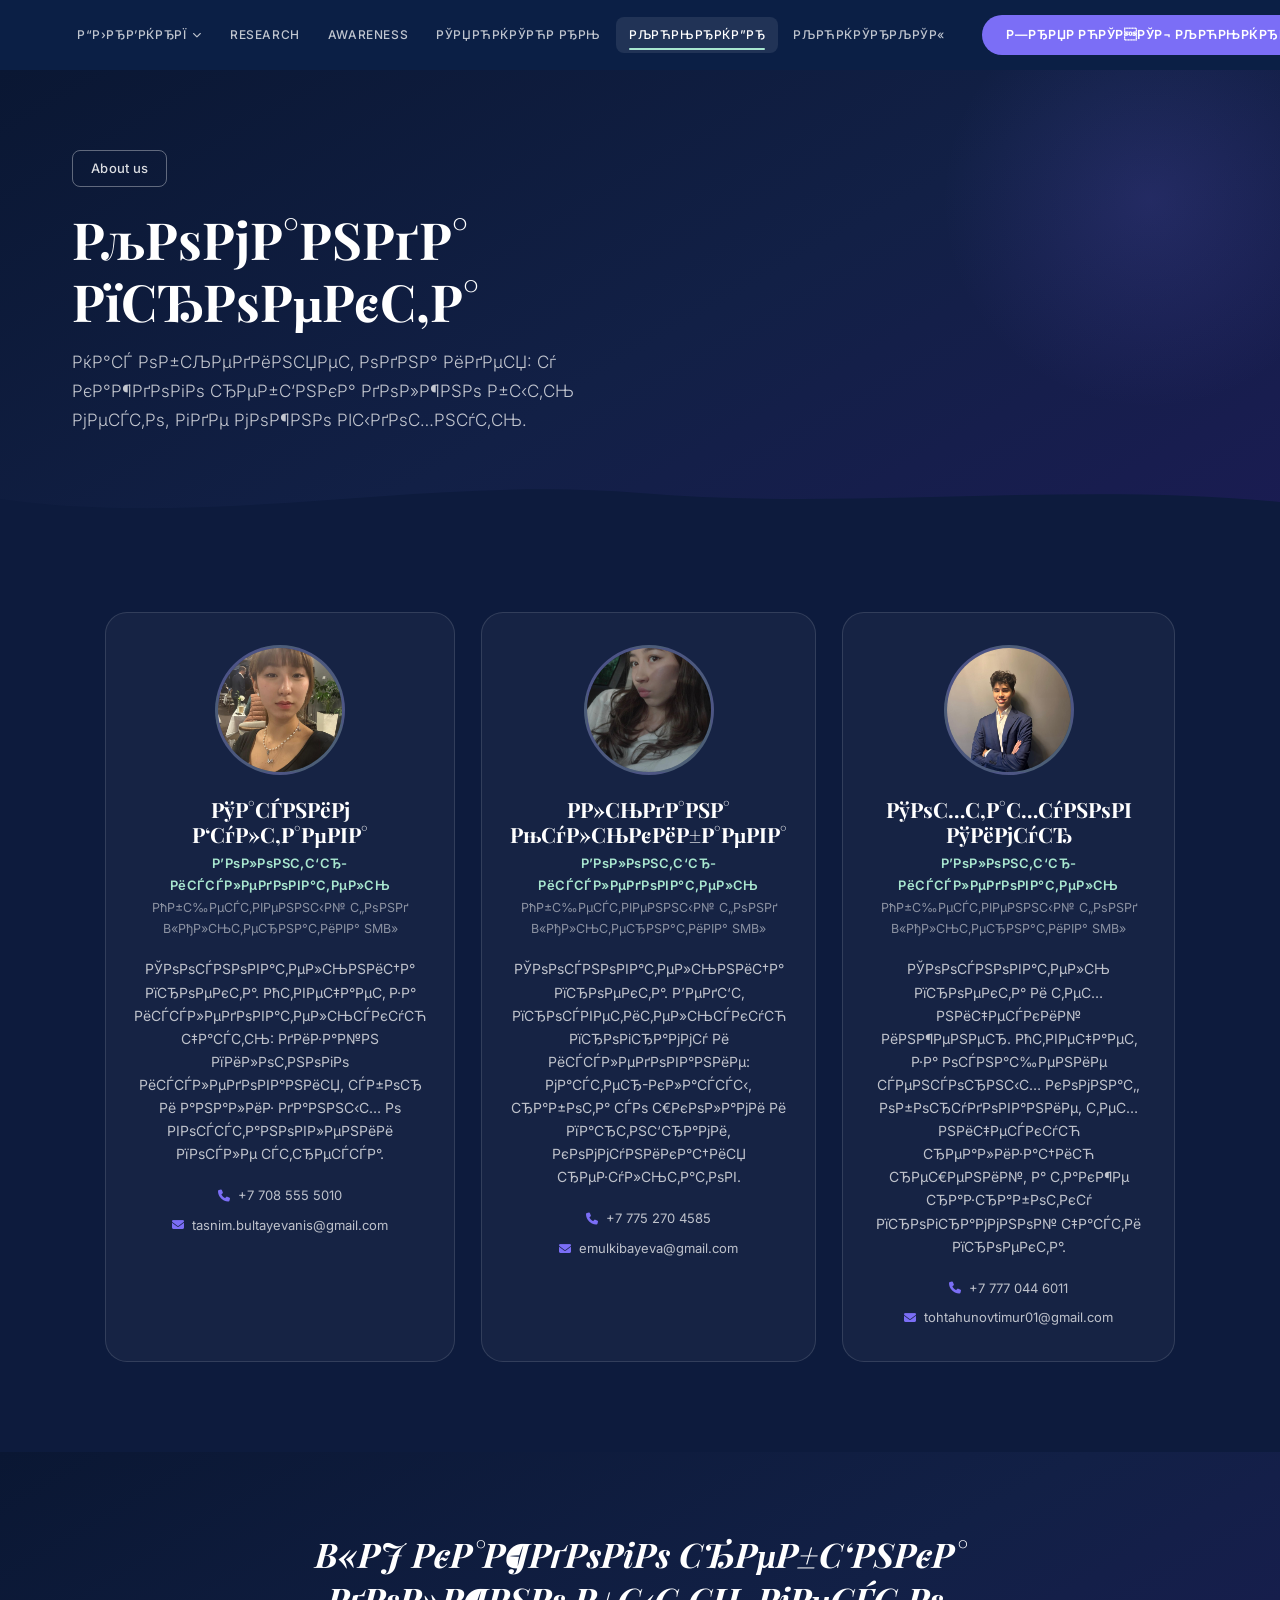
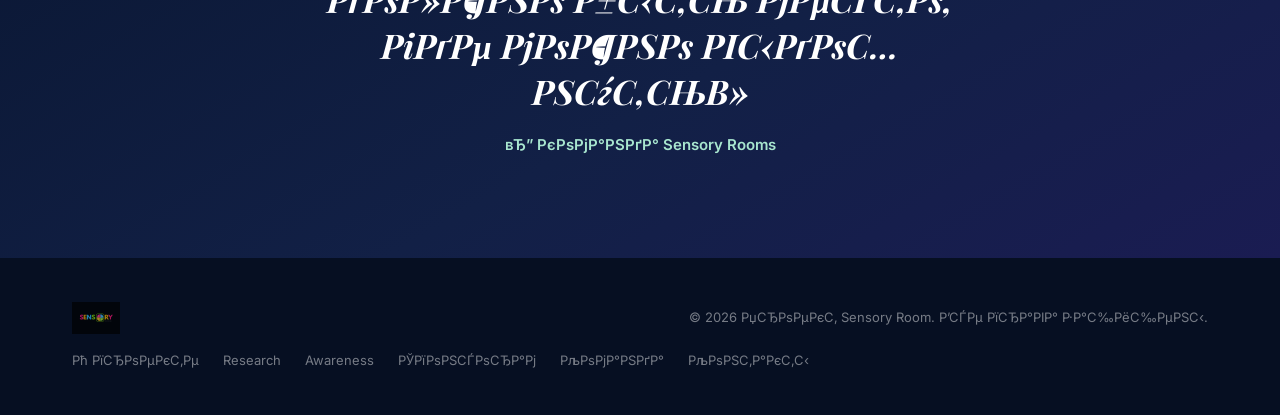
==== about.html @ 57761dff "Move site to repo root and fix broken logo references GitHub Pages served the README at the root URL" ====
<!DOCTYPE html>
<html lang="ru">
<head>
  <meta charset="UTF-8">
  <meta name="viewport" content="width=device-width, initial-scale=1.0">
  <link rel="stylesheet" href="https://cdnjs.cloudflare.com/ajax/libs/font-awesome/6.5.0/css/all.min.css">
  <link rel="stylesheet" href="./style.css">
  <title>РљРѕРјР°РЅРґР° вЂ” Sensory Rooms</title>
</head>
<body>

<header>
  <a href="index.html"><img src="./img/logo.svg.jpg" alt="Sensory Rooms"></a>
  <button class="burger" id="burger"><i class="fa-solid fa-bars"></i></button>
  <nav id="nav">
    <div class="nav-dd">
      <a href="index.html" class="nav-dd-trigger">Р“Р›РђР’РќРђРЇ <i class="fa-solid fa-chevron-down nav-caret"></i></a>
      <div class="nav-dd-menu">
        <a href="index.html#about-project">Рћ РїСЂРѕРµРєС‚Рµ</a>
        <div class="nav-dd-sub">
          <span class="nav-dd-sub-trigger">РЁРєРѕР»С‹ <i class="fa-solid fa-chevron-right"></i></span>
          <div class="nav-dd-sub-menu">
            <a href="index.html#school-34">Р“РёРјРЅР°Р·РёСЏ в„–34</a>
            <a href="index.html#school-65">Р“РёРјРЅР°Р·РёСЏ в„–65</a>
            <a href="index.html#school-191">РЁРєРѕР»Р° в„–191</a>
            <a href="index.html#school-rfmsh">Р Р¤РњРЁ</a>
          </div>
        </div>
      </div>
    </div>
    <a href="research.html">RESEARCH</a>
    <a href="awareness.html">AWARENESS</a>
    <a href="sponsors.html">РЎРџРћРќРЎРћР РђРњ</a>
    <a href="about.html" class="active">РљРћРњРђРќР”Рђ</a>
    <a href="contact.html">РљРћРќРўРђРљРўР«</a>
  </nav>
  <a href="contact.html#request" class="nav-btn" id="request-btn">Р—РђРџР РћРЎРРўР¬ РљРћРњРќРђРўРЈ</a>
</header>

<!-- PAGE HERO -->
<section class="page-hero">
  <span class="awareness-tagline reveal">About us</span>
  <h1 class="reveal reveal-delay-1">РљРѕРјР°РЅРґР° РїСЂРѕРµРєС‚Р°</h1>
  <p class="reveal reveal-delay-2">РќР°СЃ РѕР±СЉРµРґРёРЅСЏРµС‚ РѕРґРЅР° РёРґРµСЏ: Сѓ РєР°Р¶РґРѕРіРѕ СЂРµР±С‘РЅРєР° РґРѕР»Р¶РЅРѕ Р±С‹С‚СЊ РјРµСЃС‚Рѕ, РіРґРµ РјРѕР¶РЅРѕ РІС‹РґРѕС…РЅСѓС‚СЊ.</p>
  <svg class="page-hero-wave" viewBox="0 0 1440 48" preserveAspectRatio="none" aria-hidden="true">
    <path d="M0,24 C240,54 480,0 720,18 C960,36 1200,6 1440,27 L1440,48 L0,48 Z"></path>
  </svg>
</section>

<!-- TEAM -->
<section class="team">
  <div class="container">
    <div class="team-grid">

      <div class="team-card reveal reveal-delay-1">
        <div class="team-photo">
          <img src="./img/tasnim.jpeg" alt="РўР°СЃРЅРёРј Р‘СѓР»С‚Р°РµРІР°" onerror="this.style.display='none'">
          <span class="team-photo-fallback"><i class="fa-solid fa-user"></i></span>
        </div>
        <h4>РўР°СЃРЅРёРј Р‘СѓР»С‚Р°РµРІР°</h4>
        <span class="team-role">Р’РѕР»РѕРЅС‚С‘СЂ-РёСЃСЃР»РµРґРѕРІР°С‚РµР»СЊ</span>
        <span class="team-org">РћР±С‰РµСЃС‚РІРµРЅРЅС‹Р№ С„РѕРЅРґ В«РђР»СЊС‚РµСЂРЅР°С‚РёРІР° SMВ»</span>
        <p>РЎРѕРѕСЃРЅРѕРІР°С‚РµР»СЊРЅРёС†Р° РїСЂРѕРµРєС‚Р°. РћС‚РІРµС‡Р°РµС‚ Р·Р° РёСЃСЃР»РµРґРѕРІР°С‚РµР»СЊСЃРєСѓСЋ С‡Р°СЃС‚СЊ: РґРёР·Р°Р№РЅ РїРёР»РѕС‚РЅРѕРіРѕ РёСЃСЃР»РµРґРѕРІР°РЅРёСЏ, СЃР±РѕСЂ Рё Р°РЅР°Р»РёР· РґР°РЅРЅС‹С… Рѕ РІРѕСЃСЃС‚Р°РЅРѕРІР»РµРЅРёРё РїРѕСЃР»Рµ СЃС‚СЂРµСЃСЃР°.</p>
        <div class="team-contacts">
          <a href="tel:+77085555010"><i class="fa-solid fa-phone"></i> +7 708 555 5010</a>
          <a href="mailto:tasnim.bultayevanis@gmail.com"><i class="fa-solid fa-envelope"></i> tasnim.bultayevanis@gmail.com</a>
        </div>
      </div>

      <div class="team-card reveal reveal-delay-2">
        <div class="team-photo">
          <img src="./img/eldana.jpeg" alt="Р­Р»СЊРґР°РЅР° РњСѓР»СЊРєРёР±Р°РµРІР°" onerror="this.style.display='none'">
          <span class="team-photo-fallback"><i class="fa-solid fa-user"></i></span>
        </div>
        <h4>Р­Р»СЊРґР°РЅР° РњСѓР»СЊРєРёР±Р°РµРІР°</h4>
        <span class="team-role">Р’РѕР»РѕРЅС‚С‘СЂ-РёСЃСЃР»РµРґРѕРІР°С‚РµР»СЊ</span>
        <span class="team-org">РћР±С‰РµСЃС‚РІРµРЅРЅС‹Р№ С„РѕРЅРґ В«РђР»СЊС‚РµСЂРЅР°С‚РёРІР° SMВ»</span>
        <p>РЎРѕРѕСЃРЅРѕРІР°С‚РµР»СЊРЅРёС†Р° РїСЂРѕРµРєС‚Р°. Р’РµРґС‘С‚ РїСЂРѕСЃРІРµС‚РёС‚РµР»СЊСЃРєСѓСЋ РїСЂРѕРіСЂР°РјРјСѓ Рё РёСЃСЃР»РµРґРѕРІР°РЅРёРµ: РјР°СЃС‚РµСЂ-РєР»Р°СЃСЃС‹, СЂР°Р±РѕС‚Р° СЃРѕ С€РєРѕР»Р°РјРё Рё РїР°СЂС‚РЅС‘СЂР°РјРё, РєРѕРјРјСѓРЅРёРєР°С†РёСЏ СЂРµР·СѓР»СЊС‚Р°С‚РѕРІ.</p>
        <div class="team-contacts">
          <a href="tel:+77752704585"><i class="fa-solid fa-phone"></i> +7 775 270 4585</a>
          <a href="mailto:emulkibayeva@gmail.com"><i class="fa-solid fa-envelope"></i> emulkibayeva@gmail.com</a>
        </div>
      </div>

      <div class="team-card reveal reveal-delay-3">
        <div class="team-photo">
          <img src="./img/timur.jpeg" alt="РўРѕС…С‚Р°С…СѓРЅРѕРІ РўРёРјСѓСЂ" onerror="this.style.display='none'">
          <span class="team-photo-fallback"><i class="fa-solid fa-user"></i></span>
        </div>
        <h4>РўРѕС…С‚Р°С…СѓРЅРѕРІ РўРёРјСѓСЂ</h4>
        <span class="team-role">Р’РѕР»РѕРЅС‚С‘СЂ-РёСЃСЃР»РµРґРѕРІР°С‚РµР»СЊ</span>
        <span class="team-org">РћР±С‰РµСЃС‚РІРµРЅРЅС‹Р№ С„РѕРЅРґ В«РђР»СЊС‚РµСЂРЅР°С‚РёРІР° SMВ»</span>
        <p>РЎРѕРѕСЃРЅРѕРІР°С‚РµР»СЊ РїСЂРѕРµРєС‚Р° Рё С‚РµС…РЅРёС‡РµСЃРєРёР№ РёРЅР¶РµРЅРµСЂ. РћС‚РІРµС‡Р°РµС‚ Р·Р° РѕСЃРЅР°С‰РµРЅРёРµ СЃРµРЅСЃРѕСЂРЅС‹С… РєРѕРјРЅР°С‚, РѕР±РѕСЂСѓРґРѕРІР°РЅРёРµ, С‚РµС…РЅРёС‡РµСЃРєСѓСЋ СЂРµР°Р»РёР·Р°С†РёСЋ СЂРµС€РµРЅРёР№, Р° С‚Р°РєР¶Рµ СЂР°Р·СЂР°Р±РѕС‚РєСѓ РїСЂРѕРіСЂР°РјРјРЅРѕР№ С‡Р°СЃС‚Рё РїСЂРѕРµРєС‚Р°.</p>
        <div class="team-contacts">
          <a href="tel:+77770446011"><i class="fa-solid fa-phone"></i> +7 777 044 6011</a>
          <a href="mailto:tohtahunovtimur01@gmail.com"><i class="fa-solid fa-envelope"></i> tohtahunovtimur01@gmail.com</a>
        </div>
      </div>

    </div>
  </div>
</section>

<!-- QUOTE STRIP -->
<section class="team-quote">
  <div class="container reveal">
    <h2>В«РЈ РєР°Р¶РґРѕРіРѕ СЂРµР±С‘РЅРєР° РґРѕР»Р¶РЅРѕ Р±С‹С‚СЊ РјРµСЃС‚Рѕ, РіРґРµ РјРѕР¶РЅРѕ РІС‹РґРѕС…РЅСѓС‚СЊВ»</h2>
    <span>вЂ” РєРѕРјР°РЅРґР° Sensory Rooms</span>
  </div>
</section>

<footer>
  <a href="index.html"><img src="./img/logo.svg.jpg" alt=""></a>
  <span>&copy; 2026 РџСЂРѕРµРєС‚ Sensory Room. Р’СЃРµ РїСЂР°РІР° Р·Р°С‰РёС‰РµРЅС‹.</span>
  <div class="footer-links">
    <a href="index.html#about-project">Рћ РїСЂРѕРµРєС‚Рµ</a>
    <a href="research.html">Research</a>
    <a href="awareness.html">Awareness</a>
    <a href="sponsors.html">РЎРїРѕРЅСЃРѕСЂР°Рј</a>
    <a href="about.html">РљРѕРјР°РЅРґР°</a>
    <a href="contact.html">РљРѕРЅС‚Р°РєС‚С‹</a>
  </div>
</footer>

<button id="backToTop" class="back-to-top" aria-label="РќР°РІРµСЂС…"><i class="fa-solid fa-arrow-up"></i></button>

<script src="./script.js"></script>
</body>
</html>
---- style.css ----
@import url('https://fonts.googleapis.com/css2?family=Playfair+Display:ital,wght@0,400;0,600;0,700;1,400&family=Inter:wght@300;400;500;600&display=swap');

/* ─── TOKENS ─────────────────────────────────────── */
:root {
  --navy:      #0B1F45;
  --navy2:     #13316b;
  --lavender:  #7B6EF6;
  --lavender2: #6557e0;
  --mint:      #A8E6CF;
  --cream:     #F9F7F4;
  --charcoal:  #2D2D3A;
  --gray50:    #F3F4F6; 
  --gray100:   #E5E7EB;
  --gray300:   #D1D5DB;
  --gray400:   #9CA3AF;
  --gray700:   #374151;
  --white:     #FFFFFF;

  /* dark theme surfaces */
  --bg-deep:    #0A1733;
  --bg-1:       #0d1b3d;
  --bg-2:       #11224d;
  --surface:    rgba(255,255,255,.04);
  --surface-2:  rgba(255,255,255,.06);
  --surface-bd: rgba(255,255,255,.12);
  --txt-1:      rgba(255,255,255,.92);
  --txt-2:      rgba(255,255,255,.72);
  --txt-3:      rgba(255,255,255,.5);
  --grad-dark:  linear-gradient(150deg, #0A1733 0%, #122046 55%, #1a1c52 100%);
  --grad-dark-2: linear-gradient(160deg, #0d1b3d 0%, #14132e 100%);

  --radius-sm: 8px;
  --radius-md: 14px;
  --radius-lg: 22px;
  --shadow-sm: 0 1px 4px rgba(0,0,0,.2), 0 2px 12px rgba(0,0,0,.18);
  --shadow-md: 0 4px 24px rgba(0,0,0,.28);
  --shadow-lg: 0 8px 44px rgba(0,0,0,.4);
  --font-display: 'Playfair Display', Georgia, serif;
  --font-body:    'Inter', system-ui, sans-serif;
  --transition: .25s cubic-bezier(.4,0,.2,1);
}

/* ─── RESET ──────────────────────────────────────── */
*, *::before, *::after { box-sizing: border-box; }

html { scroll-behavior: smooth; }

body {
  font-family: var(--font-body);
  margin: 0;
  background: var(--bg-deep);
  color: var(--txt-2);
  line-height: 1.65;
  -webkit-font-smoothing: antialiased;
}

h1, h2, h3, h4 {
  font-family: var(--font-display);
  font-weight: 700;
  line-height: 1.2;
  color: var(--white);
  margin-top: 0;
}

a    { color: inherit; text-decoration: none; }
img  { max-width: 100%; display: block; }
p    { margin-top: 0; }

/* ─── SCROLL ANIMATIONS ──────────────────────────── */
.reveal {
  opacity: 0;
  transform: translateY(28px);
  transition: opacity .65s var(--transition), transform .65s var(--transition);
}
.reveal.visible {
  opacity: 1;
  transform: none;
}
.reveal-left  { transform: translateX(-32px); }
.reveal-right { transform: translateX(32px); }
.reveal-left.visible,
.reveal-right.visible { transform: none; }

.reveal-delay-1 { transition-delay: .1s; }
.reveal-delay-2 { transition-delay: .2s; }
.reveal-delay-3 { transition-delay: .3s; }
.reveal-delay-4 { transition-delay: .4s; }
.reveal-delay-5 { transition-delay: .5s; }

/* ─── HEADER ─────────────────────────────────────── */
header {
  background: var(--navy);
  padding: 0 40px;
  height: 70px;
  display: flex;
  align-items: center;
  justify-content: space-between;
  position: sticky;
  top: 0;
  z-index: 900;
  gap: 24px;
}

header img { height: 100px; }

nav {
  display: flex;
  align-items: center;
  gap: 2px;
}

nav a {
  color: rgba(255,255,255,.74);
  font-size: 12px;
  font-weight: 500;
  letter-spacing: .6px;
  text-transform: uppercase;
  padding: 8px 13px;
  border-radius: var(--radius-sm);
  cursor: pointer;
  transition: color var(--transition), background var(--transition);
  display: flex;
  align-items: center;
  gap: 5px;
  white-space: nowrap;
  position: relative;
}

nav a:hover,
nav a.active {
  color: var(--white);
  background: rgba(255,255,255,.09);
}

nav a.active::after {
  content: '';
  position: absolute;
  left: 13px;
  right: 13px;
  bottom: 3px;
  height: 2px;
  border-radius: 2px;
  background: var(--mint);
}

nav a:focus-visible,
.nav-btn:focus-visible,
.btn:focus-visible {
  outline: 2px solid var(--mint);
  outline-offset: 2px;
}

.nav-btn {
  background: var(--lavender);
  color: var(--white) !important;
  padding: 10px 24px;
  border-radius: 50px;
  font-size: 12.5px;
  font-weight: 600;
  letter-spacing: .5px;
  text-transform: uppercase;
  transition: background var(--transition), transform var(--transition), box-shadow var(--transition);
  white-space: nowrap;
}

.nav-btn:hover {
  background: var(--lavender2);
  transform: translateY(-1px);
  box-shadow: 0 4px 16px rgba(123,110,246,.35);
}

.burger {
  display: none;
  background: none;
  border: none;
  color: white;
  font-size: 22px;
  cursor: pointer;
  padding: 8px;
  border-radius: var(--radius-sm);
  transition: background var(--transition);
}
.burger:hover { background: rgba(255,255,255,.1); }

/* ─── BUTTONS ────────────────────────────────────── */
.btn {
  display: inline-block;
  background: var(--navy);
  color: var(--white);
  padding: 12px 30px;
  border-radius: 50px;
  font-weight: 600;
  font-size: 14px;
  transition: background var(--transition), transform var(--transition), box-shadow var(--transition);
}

.btn:hover {
  background: var(--navy2);
  transform: translateY(-2px);
  box-shadow: 0 6px 20px rgba(11,31,69,.2);
}

.btn-outline {
  background: transparent;
  color: var(--navy);
  border: 2px solid var(--navy);
}

.btn-outline:hover {
  background: var(--navy);
  color: var(--white);
}

.btn-lavender {
  background: var(--lavender);
  color: var(--white);
}
.btn-lavender:hover { background: var(--lavender2); }

/* ─── PAGE HERO (inner pages) ────────────────────── */
.page-hero {
  background: linear-gradient(135deg, var(--navy) 0%, #1e2f6a 100%);
  padding: 80px 72px 70px;
  position: relative;
  overflow: hidden;
}

.page-hero::after {
  content: '';
  position: absolute;
  right: -80px; top: -80px;
  width: 420px; height: 420px;
  border-radius: 50%;
  background: radial-gradient(circle, rgba(123,110,246,.15) 0%, transparent 70%);
  pointer-events: none;
}

.page-hero-wave {
  position: absolute;
  left: 0; right: 0; bottom: -1px;
  width: 100%;
  height: 48px;
  z-index: 1;
  display: block;
}

.page-hero h1 {
  color: var(--white);
  font-size: clamp(30px, 4vw, 52px);
  max-width: 700px;
  margin-bottom: 16px;
  position: relative; z-index: 1;
}

.page-hero p {
  color: rgba(255,255,255,.75);
  font-size: 17px;
  max-width: 580px;
  line-height: 1.7;
  font-weight: 300;
  position: relative; z-index: 1;
}

.awareness-tagline {
  display: inline-block;
  position: relative;
  z-index: 1;
  border: 1.5px solid rgba(255,255,255,.35);
  border-radius: var(--radius-sm);
  padding: 7px 18px;
  font-size: 13px;
  font-weight: 500;
  letter-spacing: .3px;
  color: rgba(255,255,255,.85);
  margin-bottom: 22px;
}

/* ─── INDEX HERO ─────────────────────────────────── */
/* === HERO (с возможностью вставки своей фото) === */
.hero {
  background-image: url('./img/Сенсорная комната_001_03.jpg.jpeg') center/cover no-repeat;
  position: relative;
  min-height: 88vh;
  display: flex;
  align-items: center;
  justify-content: center;
  text-align: center;
  overflow: hidden;
  background-size: cover;
  background-position: center;
  background-repeat: no-repeat;
}

/* Тёмный оверлей (можно убрать или сделать слабее) */
.hero::after {
  content: '';
  position: absolute;
  inset: 0;
  background: linear-gradient(180deg, rgba(11,31,69,.55) 0%, rgba(11,31,69,.35) 45%, rgba(11,31,69,.7) 100%);
  z-index: 1;
}

.hero-container {
  position: relative;
  z-index: 2;
  max-width: 820px;
  padding: 0 40px;
  color: white;
}

.hero-eyebrow {
  display: inline-flex;
  align-items: center;
  gap: 10px;
  font-size: 12px;
  font-weight: 600;
  letter-spacing: 3px;
  text-transform: uppercase;
  color: var(--mint);
  margin-bottom: 18px;
}

.hero-eyebrow::before {
  content: '';
  display: inline-block;
  width: 28px;
  height: 2px;
  background: var(--mint);
  border-radius: 2px;
}

.hero h1 {
  font-size: clamp(32px, 5vw, 56px);
  margin-bottom: 20px;
  line-height: 1.15;
  color: var(--white);
}

.hero p {
  font-size: 17px;
  max-width: 580px;
  margin: 0 auto 36px;
  line-height: 1.7;
  color: rgba(255,255,255,.88);
}

.hero .nav-btn {
  font-size: 14px;
  padding: 14px 36px;
  opacity: 0;
  animation: fadeUp .7s .8s forwards;
}

.hero-wave {
  position: absolute;
  left: 0; right: 0; bottom: -1px;
  width: 100%;
  height: 64px;
  z-index: 2;
  display: block;
}

@keyframes fadeUp {
  from { opacity: 0; transform: translateY(20px); }
  to   { opacity: 1; transform: none; }
}

/* ─── SPONSORS ───────────────────────────────────── */
.sponsor-section {
  padding: 68px 48px;
  background: var(--bg-1);
  text-align: center;
  border-bottom: 1px solid var(--gray100);
}

.sponsor-section h3 {
  font-family: var(--font-body);
  font-size: 11px;
  font-weight: 600;
  letter-spacing: 3px;
  text-transform: uppercase;
  color: var(--gray400);
  margin-bottom: 44px;
}

.carousel { overflow: hidden; width: 100%; max-width: 1100px; margin: 0 auto; }

.carousel-track {
  display: flex;
  width: max-content;
  animation: marquee 28s linear infinite;
  align-items: center;
}

.carousel-logos {
  display: flex;
  gap: 80px;
  padding-right: 80px;
  align-items: center;
}

.carousel img {
  height: 52px;
  object-fit: contain;
  filter: grayscale(1) opacity(.5);
  transition: filter .3s, transform .3s;
}

.carousel img:hover { filter: grayscale(0) opacity(1); transform: scale(1.07); }

@keyframes marquee {
  0%   { transform: translateX(0); }
  100% { transform: translateX(-50%); }
}

/* ─── STORY ──────────────────────────────────────── */
.story {
  display: grid;
  grid-template-columns: 1fr 1fr;
  gap: 80px;
  padding: 100px 72px;
  align-items: center;
  background: var(--grad-dark-2);
}

.story img {
  width: 100%;
  border-radius: var(--radius-lg);
  box-shadow: var(--shadow-md);
}

.story h3  { font-size: 32px; margin-bottom: 18px; }
.story p   { font-size: 16px; line-height: 1.75; color: var(--gray700); margin-bottom: 28px; }

/* ─── IMPACT COUNTERS ────────────────────────────── */
.impact {
  background: linear-gradient(150deg, var(--navy) 0%, #1e2f6a 60%, #2a1f6b 100%);
  padding: 72px 40px;
}

.impact-grid {
  display: grid;
  grid-template-columns: repeat(4, 1fr);
  gap: 32px;
  max-width: 1100px;
  margin: 0 auto;
  text-align: center;
}

.impact-stat {
  border-right: 1px solid rgba(255,255,255,.12);
}

.impact-stat:last-child { border-right: none; }

.impact-number {
  display: block;
  font-family: var(--font-display);
  font-size: clamp(34px, 4.5vw, 48px);
  font-weight: 700;
  color: var(--mint);
  letter-spacing: -.5px;
  line-height: 1;
  margin-bottom: 10px;
}

.impact-stat p {
  color: rgba(255,255,255,.7);
  font-size: 13.5px;
  line-height: 1.5;
  margin: 0;
  max-width: 160px;
  margin-left: auto;
  margin-right: auto;
}

/* ─── JUMBOTRON ──────────────────────────────────── */
.jumbotron {
  background: linear-gradient(135deg, var(--navy) 0%, #162b68 100%);
  padding: 96px 72px;
  position: relative;
  overflow: hidden;
  text-align: center;
}

.jumbotron::before {
  content: '';
  position: absolute;
  right: -100px; top: -100px;
  width: 500px; height: 500px;
  border-radius: 50%;
  background: radial-gradient(circle, rgba(168,230,207,.07) 0%, transparent 70%);
  pointer-events: none;
}

.jumbo-text-container { max-width: 820px; margin: 0 auto; }

.jumbotron h1 {
  color: var(--white);
  font-size: clamp(22px, 3.2vw, 42px);
  font-weight: 700;
  line-height: 1.25;
  margin: 0;
}

/* ─── FACTS ──────────────────────────────────────── */
.facts { background: var(--white); padding: 100px 72px; }
.facts-container { max-width: 1100px; margin: 0 auto; }
.facts-container h2 { font-size: 38px; text-align: center; margin-bottom: 56px; }

.facts-eyebrow {
  display: block;
  text-align: center;
  font-size: 11px;
  font-weight: 600;
  letter-spacing: 3px;
  text-transform: uppercase;
  color: var(--lavender);
  margin-bottom: 14px;
}

.facts-grid {
  display: grid;
  grid-template-columns: repeat(auto-fit, minmax(280px, 1fr));
  gap: 24px;
}

.fact-card {
  background: var(--white);
  border: 1px solid var(--gray100);
  border-top: 3px solid var(--lavender);
  border-radius: var(--radius-md);
  padding: 32px 28px;
  transition: transform var(--transition), box-shadow var(--transition), background var(--transition);
}

.fact-card:hover {
  transform: translateY(-5px);
  box-shadow: var(--shadow-md);
  background: var(--cream);
}

.fact-card h3 { font-size: 38px; color: var(--lavender); margin-bottom: 10px; letter-spacing: -.5px; }
.fact-card p  { font-size: 14.5px; color: var(--gray700); line-height: 1.6; margin: 0; }

.facts-source {
  text-align: center;
  font-size: 12.5px;
  color: var(--gray400);
  margin: 28px 0 0;
}

/* ─── COLLEGES ───────────────────────────────────── */
.colleges { background: var(--cream); padding: 90px 72px; text-align: center; }

.colleges h1 {
  font-size: clamp(20px, 2.6vw, 34px);
  margin-bottom: 56px;
  max-width: 680px;
  margin-left: auto; margin-right: auto;
}

.colleges-container {
  display: flex;
  justify-content: center;
  align-items: center;
  gap: 80px;
  flex-wrap: wrap;
}

.colleges-container img {
  height: 68px;
  object-fit: contain;
  filter: grayscale(1) opacity(.55);
  transition: filter .3s;
}
.colleges-container img:hover { filter: grayscale(0) opacity(1); }

/* ─── PROOF TEASERS (Research / Awareness preview) ── */
.proof-teasers {
  background: var(--grad-dark-2);
  padding: 90px 40px 100px;
}

.proof-grid {
  display: grid;
  grid-template-columns: 1fr 1fr;
  gap: 28px;
  max-width: 1100px;
  margin: 0 auto;
}

.proof-card {
  display: flex;
  flex-direction: column;
  background: var(--white);
  border-radius: var(--radius-lg);
  padding: 40px 36px;
  box-shadow: var(--shadow-sm);
  transition: transform var(--transition), box-shadow var(--transition);
  position: relative;
  overflow: hidden;
}

.proof-card::before {
  content: '';
  position: absolute;
  right: -60px; top: -60px;
  width: 180px; height: 180px;
  border-radius: 50%;
  background: radial-gradient(circle, rgba(123,110,246,.08) 0%, transparent 70%);
  pointer-events: none;
}

.proof-card:hover {
  transform: translateY(-6px);
  box-shadow: var(--shadow-lg);
}

.proof-tag {
  display: inline-block;
  align-self: flex-start;
  font-size: 11px;
  font-weight: 700;
  letter-spacing: 1.5px;
  text-transform: uppercase;
  color: var(--lavender);
  background: rgba(123,110,246,.1);
  padding: 6px 14px;
  border-radius: 50px;
  margin-bottom: 18px;
}

.proof-card h3 {
  font-size: 24px;
  margin-bottom: 14px;
  position: relative; z-index: 1;
}

.proof-card p {
  font-size: 15px;
  color: var(--gray700);
  line-height: 1.7;
  margin-bottom: 24px;
  flex: 1;
  position: relative; z-index: 1;
}

.proof-link {
  display: inline-flex;
  align-items: center;
  gap: 9px;
  font-size: 14px;
  font-weight: 600;
  color: var(--navy);
  transition: gap var(--transition), color var(--transition);
}

.proof-card:hover .proof-link {
  gap: 14px;
  color: var(--lavender2);
}

.proof-link i { font-size: 12px; }

/* ─── HOW IT WORKS ───────────────────────────────── */
.how-it-works { background: var(--navy); padding: 100px 72px; }

.timeline h2 { color: var(--white); font-size: 38px; margin-bottom: 52px; }

.timeline ul {
  list-style: none;
  padding: 0; margin: 0;
  counter-reset: step;
  display: flex;
  flex-direction: column;
}

.timeline li {
  position: relative;
  padding: 0 0 36px 64px;
  font-size: 15.5px;
  line-height: 1.65;
  color: rgba(255,255,255,.76);
  border-left: 2px solid rgba(123,110,246,.28);
  counter-increment: step;
}

.timeline li:last-child { padding-bottom: 0; border-left-color: transparent; }

.timeline li::before {
  content: counter(step);
  position: absolute;
  left: -18px; top: 0;
  width: 34px; height: 34px;
  background: var(--lavender);
  color: white;
  border-radius: 50%;
  display: flex;
  align-items: center;
  justify-content: center;
  font-family: var(--font-body);
  font-size: 13px;
  font-weight: 600;
}

.timeline li strong { color: var(--mint); font-weight: 600; }

.cta-row { margin-top: 52px; text-align: center; }

.cta-row .btn-outline {
  color: var(--white);
  border-color: rgba(255,255,255,.3);
  padding: 14px 40px;
  font-size: 14px;
}

.cta-row .btn-outline:hover {
  background: var(--lavender);
  border-color: var(--lavender);
  color: var(--white);
}

/* ─── WHY THIS SCALES ────────────────────────────── */
.scales-section {
  background: var(--white);
  padding: 100px 40px;
}

.scales-grid {
  display: grid;
  grid-template-columns: 0.85fr 1.15fr;
  gap: 56px;
  max-width: 1100px;
  margin: 0 auto;
  align-items: start;
}

.scales-heading {
  position: sticky;
  top: 110px;
}

.scales-heading h2 {
  font-size: 34px;
  line-height: 1.25;
}

.scales-list {
  display: flex;
  flex-direction: column;
  gap: 26px;
}

.scales-item {
  display: flex;
  gap: 20px;
  padding-bottom: 26px;
  border-bottom: 1px solid var(--gray100);
}

.scales-item:last-child {
  border-bottom: none;
  padding-bottom: 0;
}

.scales-item i {
  flex-shrink: 0;
  width: 44px;
  height: 44px;
  display: flex;
  align-items: center;
  justify-content: center;
  border-radius: 50%;
  background: rgba(123,110,246,.1);
  color: var(--lavender);
  font-size: 17px;
}

.scales-item h4 {
  font-size: 16.5px;
  margin-bottom: 6px;
  color: var(--navy);
}

.scales-item p {
  font-size: 14px;
  color: var(--gray700);
  line-height: 1.6;
  margin: 0;
}

/* ─── DONATE ─────────────────────────────────────── */
.donate { padding: 100px 72px; background: var(--grad-dark-2); text-align: center; }

.donation-container { max-width: 680px; margin: 0 auto; }
.donation-container h2 { font-size: 38px; margin-bottom: 36px; }

.goal-progress {
  background: var(--white);
  border-radius: var(--radius-md);
  padding: 24px 26px;
  margin-bottom: 28px;
  box-shadow: var(--shadow-sm);
  text-align: left;
}

.goal-progress-top {
  display: flex;
  justify-content: space-between;
  align-items: baseline;
  gap: 12px;
  margin-bottom: 14px;
  flex-wrap: wrap;
}

.goal-progress-label {
  font-size: 13.5px;
  font-weight: 600;
  color: var(--navy);
}

.goal-progress-amount {
  font-size: 13.5px;
  color: var(--gray700);
  font-weight: 500;
}

.goal-progress-bar {
  width: 100%;
  height: 10px;
  background: var(--gray100);
  border-radius: 50px;
  overflow: hidden;
}

.goal-progress-fill {
  height: 100%;
  border-radius: 50px;
  background: linear-gradient(90deg, var(--lavender) 0%, var(--mint) 100%);
  transition: width 1.2s cubic-bezier(.4,0,.2,1);
}

.goal-progress-note {
  display: block;
  margin-top: 12px;
  font-size: 13px;
  color: var(--gray400);
}

.donation-table {
  width: 100%;
  border-collapse: separate;
  border-spacing: 0;
  border-radius: var(--radius-md);
  overflow: hidden;
  box-shadow: var(--shadow-sm);
  margin-bottom: 28px;
  background: var(--white);
  text-align: left;
}

.donation-table thead th {
  background: var(--navy);
  color: var(--white);
  padding: 16px 22px;
  font-family: var(--font-body);
  font-size: 12px;
  font-weight: 600;
  letter-spacing: .8px;
  text-transform: uppercase;
}

.donation-table tbody td {
  padding: 16px 22px;
  font-size: 15px;
  color: var(--charcoal);
  border-bottom: 1px solid var(--gray100);
}

.donation-table tbody tr:last-child td { border-bottom: none; }

.donation-table .bank-name {
  font-weight: 700;
  font-family: var(--font-display);
  font-size: 16px;
  color: var(--navy);
  background: rgba(123,110,246,.05);
}

.note {
  background: rgba(168,230,207,.2);
  border: 1px solid rgba(168,230,207,.55);
  border-radius: var(--radius-md);
  padding: 20px 26px;
  text-align: left;
}

.note p { margin: 0 0 6px; font-size: 14px; color: var(--charcoal); line-height: 1.6; }
.note p:last-child { margin-bottom: 0; }

/* ─── ABOUT PAGE ─────────────────────────────────── */
.about-intro {
  padding: 80px 72px;
  background: var(--white);
  max-width: 1100px;
  margin: 0 auto;
}

.about-intro p { font-size: 17px; line-height: 1.8; color: var(--gray700); margin-bottom: 20px; }

.about-intro p strong { color: var(--navy); }

.photo-gallery {
  display: grid;
  grid-template-columns: repeat(3, 1fr);
  gap: 16px;
  padding: 0 72px 80px;
}

.photo-gallery img {
  width: 100%;
  aspect-ratio: 4/3;
  object-fit: cover;
  border-radius: var(--radius-md);
  transition: transform var(--transition), box-shadow var(--transition);
}

.photo-gallery img:hover { transform: scale(1.03); box-shadow: var(--shadow-md); }

.goals-section {
  background: var(--cream);
  padding: 80px 72px;
}

.goals-section h2 { font-size: 36px; margin-bottom: 16px; }
.goals-section p  { font-size: 16px; color: var(--gray700); max-width: 700px; }

.equipment-section { padding: 80px 72px; background: var(--white); }
.equipment-section h2 { font-size: 36px; margin-bottom: 56px; text-align: center; }

.equipment-grid {
  display: grid;
  grid-template-columns: repeat(auto-fit, minmax(300px, 1fr));
  gap: 32px;
  max-width: 1100px;
  margin: 0 auto;
}

.equipment-card {
  background: var(--white);
  border: 1px solid var(--gray100);
  border-radius: var(--radius-lg);
  overflow: hidden;
  transition: transform var(--transition), box-shadow var(--transition);
}

.equipment-card:hover { transform: translateY(-6px); box-shadow: var(--shadow-lg); }

.equipment-card img {
  width: 100%;
  aspect-ratio: 16/10;
  object-fit: cover;
}

.equipment-card-body { padding: 24px 26px 28px; }
.equipment-card-body h4 { font-size: 18px; margin-bottom: 10px; color: var(--navy); }
.equipment-card-body p  { font-size: 14.5px; color: var(--gray700); line-height: 1.65; margin: 0; }

.design-section { padding: 80px 72px; background: var(--cream); }
.design-section h2 { font-size: 36px; margin-bottom: 48px; text-align: center; }

.design-grid {
  display: grid;
  grid-template-columns: repeat(4, 1fr);
  gap: 14px;
  max-width: 1100px;
  margin: 0 auto;
}

.design-grid img {
  width: 100%;
  aspect-ratio: 3/4;
  object-fit: cover;
  border-radius: var(--radius-md);
  transition: transform var(--transition);
}
.design-grid img:hover { transform: scale(1.04); }

/* ─── INSTRUCTIONS PAGE ──────────────────────────── */
.instructions-section { padding: 80px 72px; background: var(--white); }

.instructions-grid {
  display: grid;
  grid-template-columns: repeat(auto-fit, minmax(300px, 1fr));
  gap: 32px;
  max-width: 1100px;
  margin: 0 auto;
}

.instruction-card {
  background: var(--white);
  border: 1px solid var(--gray100);
  border-left: 4px solid var(--lavender);
  border-radius: 0 var(--radius-md) var(--radius-md) 0;
  padding: 30px 28px;
  transition: transform var(--transition), box-shadow var(--transition), background var(--transition);
}

.instruction-card:hover { transform: translateX(4px); box-shadow: var(--shadow-md); background: var(--cream); }

.instruction-card .icon {
  width: 46px;
  height: 46px;
  display: flex;
  align-items: center;
  justify-content: center;
  font-size: 18px;
  color: var(--lavender);
  background: rgba(123,110,246,.1);
  border-radius: 50%;
  margin-bottom: 18px;
}

.instruction-card h4 { font-size: 18px; margin-bottom: 12px; color: var(--navy); }
.instruction-card p  { font-size: 14.5px; color: var(--gray700); line-height: 1.65; margin: 0; }

/* ─── CONTACT PAGE ───────────────────────────────── */
.contact-section {
  padding: 80px 72px;
  background: var(--white);
  display: grid;
  grid-template-columns: 1fr 1fr;
  gap: 80px;
  max-width: 1100px;
  margin: 0 auto;
  align-items: start;
}

.contact-info h2 { font-size: 36px; margin-bottom: 20px; }
.contact-info p  { font-size: 16px; color: var(--gray700); line-height: 1.7; margin-bottom: 32px; }

.contact-detail {
  display: flex;
  align-items: center;
  gap: 16px;
  margin-bottom: 16px;
  padding: 18px 20px;
  background: var(--gray50);
  border-radius: var(--radius-md);
  transition: background var(--transition), transform var(--transition);
}

.contact-detail:hover {
  background: var(--cream);
  transform: translateX(3px);
}

.contact-detail .icon {
  width: 40px;
  height: 40px;
  display: flex;
  align-items: center;
  justify-content: center;
  flex-shrink: 0;
  font-size: 16px;
  color: var(--navy);
  background: var(--white);
  border-radius: 50%;
  box-shadow: var(--shadow-sm);
}

.contact-detail div p { margin: 0; font-size: 14px; }
.contact-detail div strong { font-size: 15px; color: var(--navy); display: block; margin-bottom: 3px; }

.contact-form { background: var(--cream); border-radius: var(--radius-lg); padding: 40px; }

.form-group { margin-bottom: 22px; }

.form-group label {
  display: block;
  font-size: 13px;
  font-weight: 600;
  letter-spacing: .4px;
  color: var(--charcoal);
  margin-bottom: 8px;
}

.form-group input,
.form-group textarea,
.form-group select {
  width: 100%;
  padding: 12px 16px;
  border: 1.5px solid var(--gray300);
  border-radius: var(--radius-sm);
  font-family: var(--font-body);
  font-size: 15px;
  color: var(--charcoal);
  background: var(--white);
  transition: border-color var(--transition), box-shadow var(--transition);
  outline: none;
}

.form-group input:focus,
.form-group textarea:focus,
.form-group select:focus {
  border-color: var(--lavender);
  box-shadow: 0 0 0 3px rgba(123,110,246,.12);
}

.form-group textarea { resize: vertical; min-height: 130px; }

.form-checkbox {
  display: flex;
  align-items: flex-start;
  gap: 10px;
  margin-bottom: 24px;
}

.form-checkbox input[type="checkbox"] {
  width: 18px; height: 18px;
  margin-top: 2px;
  accent-color: var(--lavender);
  flex-shrink: 0;
}

.form-checkbox label { font-size: 14px; color: var(--gray700); line-height: 1.5; }

.form-submit { width: 100%; padding: 14px; font-size: 15px; cursor: pointer; border: none; }

.form-success {
  display: none;
  text-align: center;
  padding: 32px 0;
}

.form-success .check { font-size: 52px; margin-bottom: 16px; }
.form-success h3 { color: rgba(255, 255, 255, 0.85); margin-bottom: 8px; }
.form-success p  {color: rgba(70, 84, 102, 0.85); font-size: 15px; }

/* ─── BACK TO TOP ────────────────────────────────── */
.back-to-top {
  position: fixed;
  right: 24px;
  bottom: 24px;
  width: 46px;
  height: 46px;
  border-radius: 50%;
  background: var(--navy);
  color: var(--white);
  border: none;
  font-size: 16px;
  cursor: pointer;
  display: flex;
  align-items: center;
  justify-content: center;
  box-shadow: var(--shadow-lg);
  opacity: 0;
  visibility: hidden;
  transform: translateY(12px);
  transition: opacity var(--transition), transform var(--transition), background var(--transition), visibility var(--transition);
  z-index: 600;
}

.back-to-top.show {
  opacity: 1;
  visibility: visible;
  transform: none;
}

.back-to-top:hover { background: var(--lavender); }

/* ─── FOOTER ─────────────────────────────────────── */
footer {
  background: #060f22;
  color: rgba(255,255,255,.45);
  padding: 44px 72px;
  display: flex;
  align-items: center;
  justify-content: space-between;
  flex-wrap: wrap;
  gap: 16px;
  font-size: 13px;
}

footer img { height: 32px; opacity: .65; }

.footer-links { display: flex; gap: 24px; flex-wrap: wrap; }
.footer-links a { color: rgba(255,255,255,.45); font-size: 13px; transition: color var(--transition); }
.footer-links a:hover { color: rgba(255,255,255,.85); }

/* ─── RESPONSIVE ─────────────────────────────────── */
@media (max-width: 960px) {
  header { padding: 0 24px; }
  nav { display: none; }
  nav.show {
    display: flex;
    flex-direction: column;
    align-items: stretch;
    position: absolute;
    top: 70px; left: 0; right: 0;
    background: var(--navy);
    padding: 10px 20px 20px;
    gap: 2px;
    z-index: 400;
    box-shadow: var(--shadow-lg);
  }
  nav.show a {
    width: 100%;
    padding: 13px 14px;
    font-size: 13px;
  }
  nav.show a.active::after { display: none; }
  nav.show a.active { border-left: 2px solid var(--mint); padding-left: 12px; }
  .burger { display: block; }
  #request-btn { display: none; }

  .hero-container { padding: 0 28px; }
  .page-hero { padding: 60px 28px 52px; }
  .story { grid-template-columns: 1fr; gap: 36px; padding: 64px 28px; }
  .impact { padding: 48px 28px; }
  .impact-grid { grid-template-columns: 1fr 1fr; gap: 28px 16px; }
  .impact-stat { border-right: none; }
  .impact-stat:nth-child(odd) { border-right: 1px solid rgba(255,255,255,.12); }
  .jumbotron { padding: 72px 28px; }
  .facts { padding: 72px 28px; }
  .proof-teasers { padding: 60px 28px 70px; }
  .proof-grid { grid-template-columns: 1fr; }
  .colleges { padding: 72px 28px; }
  .how-it-works { padding: 72px 28px; }
  .scales-section { padding: 60px 28px; }
  .scales-grid { grid-template-columns: 1fr; gap: 28px; }
  .scales-heading { position: static; }
  .donate { padding: 72px 28px; }
  .about-intro { padding: 60px 28px; }
  .photo-gallery { grid-template-columns: 1fr 1fr; padding: 0 28px 60px; }
  .goals-section { padding: 60px 28px; }
  .equipment-section { padding: 60px 28px; }
  .design-section { padding: 60px 28px; }
  .design-grid { grid-template-columns: repeat(2, 1fr); }
  .instructions-section { padding: 60px 28px; }
  .contact-section { grid-template-columns: 1fr; gap: 40px; padding: 60px 28px; }
  footer { padding: 36px 28px; justify-content: center; text-align: center; }
  .colleges-container { gap: 44px; }
}

@media (max-width: 580px) {
  .photo-gallery { grid-template-columns: 1fr; }
  .design-grid { grid-template-columns: repeat(2, 1fr); }
  .facts-grid { grid-template-columns: 1fr; }
}
/* === ЦЕНТРИРОВАНИЕ ВСЕГО САЙТА === */
.container {
  max-width: 1200px;
  margin: 0 auto;
  padding: 0 40px;
}

/* Центрируем основные секции */
.sponsor-section,
.story,
.about-project-section,
.jumbotron,
.facts,
.how-it-works,
.donate {
  padding-left: 40px;
  padding-right: 40px;
}

.sponsor-section .carousel,
.story > div,
.about-project-section .container,
.facts-container,
.timeline,
.donation-container {
  max-width: 1100px;
  margin-left: auto;
  margin-right: auto;
}

/* Hero тоже центрируем */
.hero-container {
  max-width: 820px;
  margin: 0 auto;
  padding: 0 20px;
}

/* Jumbotron */
.jumbo-text-container {
  max-width: 820px;
  margin: 0 auto;
}

/* Facts */
.facts-container {
  max-width: 1100px;
  margin: 0 auto;
}

/* About Project секция */
.about-project-section {
  padding: 80px 40px;
  background: var(--white);
}

.about-project-section .section-title {
  text-align: center;
  font-size: 38px;
  margin-bottom: 40px;
}

.about-text {
  max-width: 800px;
  margin: 0 auto 60px;
  text-align: center;
}

.about-text p {
  font-size: 17px;
  line-height: 1.8;
  color: var(--gray700);
  margin-bottom: 20px;
}

/* Галерея комнат */
.rooms-gallery {
  margin-bottom: 80px;
}

.rooms-gallery h3 {
  text-align: center;
  margin-bottom: 30px;
  font-size: 24px;
}

.gallery-grid {
  display: grid;
  grid-template-columns: repeat(auto-fit, minmax(260px, 1fr));
  gap: 16px;
  max-width: 1100px;
  margin: 0 auto;
}

.gallery-grid img {
  width: 100%;
  aspect-ratio: 4/3;
  object-fit: cover;
  border-radius: 14px;
  box-shadow: var(--shadow-md);
  transition: transform 0.3s;
}

.gallery-grid img:hover {
  transform: scale(1.03);
}

/* Блок с университетами */
.universities-block {
  max-width: 1100px;
  margin: 0 auto;
}

.universities-block h3 {
  text-align: center;
  margin-bottom: 40px;
  font-size: 24px;
}

.uni-item {
  display: grid;
  grid-template-columns: 1fr 2fr;
  gap: 40px;
  align-items: center;
  margin-bottom: 60px;
  background: var(--cream);
  padding: 40px;
  border-radius: 20px;
}

.uni-logo img {
  max-height: 90px;
  width: auto;
}

.uni-photo img {
  width: 100%;
  border-radius: 14px;
  box-shadow: var(--shadow-md);
}

.uni-photo p {
  margin-top: 16px;
  font-size: 15px;
  color: var(--gray700);
  line-height: 1.6;
}

/* Адаптив */
@media (max-width: 900px) {
  .uni-item {
    grid-template-columns: 1fr;
    text-align: center;
  }
  
  .uni-logo {
    margin-bottom: 20px;
  }
}
/* === Галерея сенсорных комнат с названиями школ === */
.gallery-grid {
  display: grid;
  grid-template-columns: repeat(auto-fit, minmax(260px, 1fr));
  gap: 20px;
  max-width: 1100px;
  margin: 0 auto;
}

.gallery-item {
  position: relative;
  overflow: hidden;
  border-radius: 14px;
  box-shadow: var(--shadow-md);
}

.gallery-item img {
  width: 100%;
  aspect-ratio: 4/3;
  object-fit: cover;
  display: block;
  transition: transform 0.4s ease;
}

.gallery-item:hover img {
  transform: scale(1.05);
}

.school-name {
  position: absolute;
  bottom: 0;
  left: 0;
  right: 0;
  background: linear-gradient(transparent, rgba(11, 31, 69, 0.85));
  color: white;
  padding: 16px 14px 12px;
  font-size: 14.5px;
  font-weight: 600;
  margin: 0;
  text-align: center;
  line-height: 1.3;
}
/* === Увеличенные логотипы университетов === */
.uni-item {
  display: grid;
  grid-template-columns: 220px 1fr;   /* ← увеличил ширину под лого */
  gap: 40px;
  align-items: center;
  margin-bottom: 60px;
  background: var(--cream);
  padding: 40px;
  border-radius: 20px;
}

.uni-logo img {
  max-height: 110px;           /* ← было 90px, теперь 110px */
  width: auto;
  object-fit: contain;
}

/* ════════════════════════════════════════════════
   RESEARCH PAGE
   ════════════════════════════════════════════════ */

.research-intro {
  padding: 90px 40px 70px;
  background: var(--grad-dark);
}

.research-intro-frame {
  max-width: 980px;
  margin: 0 auto;
  border: 1.5px solid var(--gray300);
  border-radius: var(--radius-lg);
  padding: 36px;
  background: var(--grad-dark);
}

.research-intro-text {
  font-size: 19px;
  line-height: 1.8;
  color: var(--navy);
  font-weight: 500;
  margin: 0 0 26px;
}

.research-intro-photo img {
  width: 100%;
  aspect-ratio: 16/8;
  object-fit: cover;
  border-radius: var(--radius-md);
  box-shadow: var(--shadow-md);
}

.research-methodology {
  padding: 10px 40px 70px;
  background: var(--grad-dark);
}

.methodology-frame {
  max-width: 980px;
  margin: 0 auto;
  border-radius: var(--radius-lg);
  padding: 40px 44px;
  background: linear-gradient(135deg, var(--navy) 0%, #1e2f6a 100%);
  position: relative;
  overflow: hidden;
}

.methodology-frame::after {
  content: '';
  position: absolute;
  right: -60px; bottom: -60px;
  width: 240px; height: 240px;
  border-radius: 50%;
  background: radial-gradient(circle, rgba(168,230,207,.12) 0%, transparent 70%);
  pointer-events: none;
}

.methodology-frame h4 {
  color: var(--white);
  font-size: 22px;
  margin-bottom: 16px;
  position: relative; z-index: 1;
}

.methodology-intro {
  color: rgba(255,255,255,.8);
  font-size: 15px;
  margin-bottom: 16px;
  position: relative; z-index: 1;
}

.methodology-groups {
  list-style: none;
  margin: 0 0 22px;
  padding: 0;
  display: flex;
  gap: 14px;
  flex-wrap: wrap;
  position: relative; z-index: 1;
}

.methodology-groups li {
  display: flex;
  align-items: center;
  gap: 10px;
  background: rgba(255,255,255,.08);
  border: 1px solid rgba(255,255,255,.18);
  border-radius: 50px;
  padding: 10px 20px;
  color: var(--white);
  font-size: 14px;
  font-weight: 600;
}

.methodology-groups li i { color: var(--mint); font-size: 14px; }

.methodology-note {
  color: rgba(255,255,255,.72);
  font-size: 14.5px;
  line-height: 1.65;
  margin: 0;
  position: relative; z-index: 1;
}

.research-grid-section {
  padding: 70px 40px 90px;
  background: var(--cream);
}

.research-2x2 {
  display: grid;
  grid-template-columns: 1fr 1fr;
  gap: 20px;
  max-width: 900px;
  margin: 0 auto;
}

.research-cell {
  position: relative;
  border-radius: var(--radius-md);
  overflow: hidden;
  background: var(--white);
  box-shadow: var(--shadow-sm);
  min-height: 240px;
}

.research-cell-photo {
  display: flex;
  flex-direction: column;
}

.research-cell-photo img {
  width: 100%;
  flex: 1;
  aspect-ratio: 4/3;
  object-fit: cover;
  display: block;
}

.cell-caption {
  padding: 16px 18px 12px;
  font-size: 13.5px;
  font-weight: 600;
  color: var(--navy);
  margin: 0;
  background: var(--white);
}

.research-intro-caption {
  margin-top: -8px;
  margin-bottom: 14px;
  padding: 0;
  background: transparent;
  color: var(--gray700);
  font-weight: 500;
  font-size: 13.5px;
}

.research-cell-text {
  padding: 32px 28px;
  display: flex;
  flex-direction: column;
  justify-content: center;
  border-top: 3px solid var(--lavender);
}

.research-cell-text h4 {
  font-size: 19px;
  margin-bottom: 12px;
}

.research-cell-text p {
  font-size: 14.5px;
  color: var(--gray700);
  line-height: 1.65;
  margin: 0;
}

.research-results {
  padding: 90px 40px 100px;
  background: linear-gradient(150deg, var(--navy) 0%, #1e2f6a 55%, #2a1f6b 100%);
  text-align: center;
  position: relative;
  overflow: hidden;
}

.research-results::before {
  content: '';
  position: absolute;
  left: -120px; top: -120px;
  width: 360px; height: 360px;
  border-radius: 50%;
  background: radial-gradient(circle, rgba(123,110,246,.18) 0%, transparent 70%);
  pointer-events: none;
}

.research-results .container {
  max-width: 980px;
  margin: 0 auto;
  position: relative;
  z-index: 1;
}

.research-results h2 {
  color: var(--white);
  font-size: 36px;
  margin-bottom: 14px;
}

.results-intro {
  color: rgba(255,255,255,.7);
  font-size: 15px;
  line-height: 1.6;
  margin: 0 auto 36px;
  max-width: 620px;
  text-align: center;
}

.results-charts-grid {
  display: grid;
  grid-template-columns: repeat(3, 1fr);
  gap: 18px;
  margin-bottom: 32px;
}

.chart-card {
  background: rgba(255,255,255,.06);
  border: 1px solid rgba(255,255,255,.14);
  border-radius: var(--radius-md);
  padding: 18px 16px 14px;
  text-align: center;
}

.chart-card-title {
  font-size: 12.5px;
  font-weight: 600;
  color: rgba(255,255,255,.85);
  margin: 0 auto 14px;
  line-height: 1.4;
  max-width: 220px;
}

.chart-card-canvas {
  position: relative;
  height: 200px;
}

.expand-panel {
  cursor: default;
  transition: background var(--transition), border-color var(--transition);
}

.expand-panel-head {
  display: flex;
  align-items: center;
  gap: 28px;
}

.expand-summary {
  margin: 0;
  flex: 1;
}

.expand-hint {
  display: inline-flex;
  align-items: center;
  gap: 6px;
  margin-left: 10px;
  font-size: 12px;
  font-weight: 600;
  white-space: nowrap;
  color: rgba(255,255,255,.45);
  transition: opacity var(--transition);
}

.expand-hint i {
  font-size: 9px;
  transition: transform var(--transition);
}

.expand-detail {
  max-height: 0;
  opacity: 0;
  overflow: hidden;
  transition: max-height .35s cubic-bezier(.4,0,.2,1), opacity .3s ease, margin-top .35s ease;
}

.expand-detail p {
  margin: 0;
}

.expand-panel:hover .expand-detail,
.expand-panel:focus .expand-detail,
.expand-panel:focus-within .expand-detail {
  max-height: 200px;
  opacity: 1;
  margin-top: 18px;
}

.expand-panel:hover .expand-summary,
.expand-panel:focus .expand-summary,
.expand-panel:focus-within .expand-summary {
  opacity: 0;
  position: absolute;
  pointer-events: none;
}

.expand-panel:hover .expand-hint i,
.expand-panel:focus .expand-hint i,
.expand-panel:focus-within .expand-hint i {
  transform: rotate(180deg);
}

.expand-panel-head {
  position: relative;
}

.results-stat {
  display: block;
  text-align: left;
  background: rgba(255,255,255,.06);
  border: 1px solid rgba(255,255,255,.14);
  border-radius: var(--radius-lg);
  padding: 32px 34px;
  margin-bottom: 24px;
}

.results-stat:hover {
  background: rgba(255,255,255,.09);
  border-color: rgba(255,255,255,.22);
}

.results-stat .expand-panel-head {
  align-items: center;
}

.results-multiplier {
  flex-shrink: 0;
  font-family: var(--font-display);
  font-size: 56px;
  font-weight: 700;
  color: var(--mint);
  line-height: 1;
}

.results-stat .expand-summary,
.results-stat .expand-detail p {
  color: rgba(255,255,255,.82);
  font-size: 15px;
  line-height: 1.7;
}

.results-stat p {
  color: rgba(255,255,255,.82);
  font-size: 15px;
  line-height: 1.7;
  margin: 0;
}

.results-conclusion {
  text-align: left;
  background: rgba(168,230,207,.1);
  border: 1px solid rgba(168,230,207,.3);
  border-radius: var(--radius-lg);
  padding: 28px 32px;
  margin-bottom: 32px;
}

.results-conclusion:hover {
  background: rgba(168,230,207,.15);
  border-color: rgba(168,230,207,.45);
}

.results-conclusion-tag {
  display: inline-block;
  font-size: 11px;
  font-weight: 700;
  letter-spacing: 1.5px;
  text-transform: uppercase;
  color: var(--mint);
  margin-bottom: 10px;
  flex-shrink: 0;
}

.results-conclusion .expand-panel-head {
  align-items: flex-start;
  flex-direction: column;
}

.results-conclusion .expand-summary,
.results-conclusion .expand-detail p {
  color: var(--white);
  font-size: 16.5px;
  line-height: 1.65;
  font-weight: 500;
}

.results-conclusion .expand-hint {
  display: block;
  margin-left: 0;
  margin-top: 6px;
  font-weight: 600;
  font-size: 11.5px;
  text-transform: none;
}

.results-next {
  display: inline-flex;
  align-items: center;
  gap: 10px;
  color: var(--white);
  font-size: 14.5px;
  font-weight: 600;
  border-bottom: 1.5px solid rgba(255,255,255,.3);
  padding-bottom: 4px;
  transition: gap var(--transition), border-color var(--transition), color var(--transition);
}

.results-next:hover {
  gap: 15px;
  color: var(--mint);
  border-color: var(--mint);
}

.results-next i { font-size: 12px; }

/* ════════════════════════════════════════════════
   AWARENESS PAGE
   ════════════════════════════════════════════════ */

.awareness-problem {
  padding: 80px 40px 70px;
  background: var(--grad-dark-2);
  text-align: center;
}

.awareness-problem h2 {
  font-size: 36px;
  margin-bottom: 18px;
}

.awareness-arrows {
  display: flex;
  justify-content: center;
  align-items: flex-end;
  gap: 140px;
  color: var(--lavender);
  font-size: 22px;
  margin-bottom: 28px;
}

.awareness-arrows .arrow-left  { transform: rotate(-28deg); }
.awareness-arrows .arrow-right { transform: rotate(28deg); }

.awareness-cards {
  display: grid;
  grid-template-columns: repeat(3, 1fr);
  gap: 24px;
  max-width: 1000px;
  margin: 0 auto;
}

.awareness-card {
  background: var(--cream);
  border-radius: var(--radius-md);
  padding: 30px 26px 32px;
  min-height: 150px;
  display: flex;
  flex-direction: column;
  align-items: flex-start;
  box-shadow: var(--shadow-sm);
  border-top: 3px solid var(--lavender);
  transition: transform var(--transition), box-shadow var(--transition);
}

.awareness-card:hover {
  transform: translateY(-4px);
  box-shadow: var(--shadow-md);
}

.awareness-card-num {
  display: flex;
  align-items: center;
  justify-content: center;
  width: 46px;
  height: 46px;
  border-radius: 50%;
  background: rgba(123,110,246,.1);
  color: var(--lavender);
  font-size: 18px;
  margin-bottom: 16px;
}

.awareness-card h4 {
  font-size: 17px;
  margin-bottom: 10px;
  color: var(--navy);
}

.awareness-card p {
  font-size: 14.5px;
  color: var(--gray700);
  line-height: 1.65;
  margin: 0;
  text-align: left;
}

.awareness-row {
  padding: 70px 40px;
  background: var(--grad-dark-2);
}

.awareness-row-grid {
  display: grid;
  grid-template-columns: repeat(3, 1fr);
  gap: 22px;
  max-width: 1100px;
  margin: 0 auto;
}

.awareness-row-col {
  position: relative;
  background: var(--white);
  border-radius: var(--radius-md);
  overflow: hidden;
  box-shadow: var(--shadow-sm);
  display: flex;
  flex-direction: column;
  transition: transform var(--transition), box-shadow var(--transition);
}

.awareness-row-col:hover {
  transform: translateY(-4px);
  box-shadow: var(--shadow-md);
}

.awareness-row-col img {
  width: 100%;
  aspect-ratio: 4/3;
  object-fit: cover;
  flex-shrink: 0;
}

.col-caption-top-wrap {
  display: flex;
  align-items: baseline;
  justify-content: space-between;
  gap: 8px;
  flex-wrap: wrap;
  padding: 16px 18px 0;
}

.col-caption-top-wrap .col-caption-top { padding: 0 0 12px; flex: 1; }

.col-date-badge {
  font-size: 11.5px;
  font-weight: 600;
  color: var(--lavender);
  background: rgba(123,110,246,.1);
  padding: 4px 11px;
  border-radius: 50px;
  white-space: nowrap;
  margin-bottom: 12px;
}

.col-caption-top {
  padding: 16px 18px 12px;
  font-size: 13.5px;
  font-weight: 600;
  color: var(--navy);
  margin: 0;
  background: var(--white);
}

.col-caption-bottom {
  padding: 14px 18px 20px;
  font-size: 13px;
  color: var(--gray700);
  line-height: 1.6;
  margin: 0;
  flex: 1;
}

.col-textblock {
  flex: 1;
  display: flex;
  align-items: center;
  padding: 20px 22px;
}

.col-textblock p {
  font-size: 14px;
  color: var(--gray700);
  line-height: 1.6;
  margin: 0;
}

.awareness-solutions {
  padding: 80px 40px 100px;
  background: linear-gradient(150deg, var(--navy) 0%, #1e2f6a 55%, #2a1f6b 100%);
  position: relative;
  overflow: hidden;
}

.awareness-solutions::before {
  content: '';
  position: absolute;
  right: -100px; top: -100px;
  width: 360px; height: 360px;
  border-radius: 50%;
  background: radial-gradient(circle, rgba(168,230,207,.1) 0%, transparent 70%);
  pointer-events: none;
}

.awareness-solutions h2 {
  font-size: 36px;
  text-align: center;
  margin-bottom: 18px;
  color: var(--white);
  position: relative; z-index: 1;
}

.solutions-summary {
  max-width: 680px;
  margin: 0 auto 56px;
  text-align: center;
  font-size: 16px;
  line-height: 1.75;
  color: rgba(255,255,255,.78);
  position: relative; z-index: 1;
}

.awareness-stats-grid {
  display: grid;
  grid-template-columns: repeat(3, 1fr);
  gap: 24px;
  max-width: 1100px;
  margin: 0 auto;
  position: relative; z-index: 1;
}

.awareness-stat {
  text-align: center;
  background: rgba(255,255,255,.06);
  border: 1px solid rgba(255,255,255,.14);
  border-radius: var(--radius-lg);
  padding: 36px 28px;
}

.awareness-stat-number {
  display: block;
  font-family: var(--font-display);
  font-size: clamp(32px, 4vw, 44px);
  font-weight: 700;
  color: var(--mint);
  letter-spacing: -.5px;
  line-height: 1;
  margin-bottom: 14px;
}

.awareness-stat p {
  color: rgba(255,255,255,.78);
  font-size: 14px;
  line-height: 1.6;
  margin: 0;
}


.awareness-bottom {
  padding: 80px 40px 90px;
  background: var(--grad-dark-2);
}

.awareness-bottom .container {
  position: relative;
  max-width: 1100px;
}

.awareness-bottom img {
  width: 100%;
  aspect-ratio: 21/9;
  object-fit: cover;
  border-radius: var(--radius-lg);
  box-shadow: var(--shadow-md);
}

.collage-placeholder {
  aspect-ratio: 21/9;
  border: 2px dashed var(--gray300);
  border-radius: var(--radius-lg);
  background: var(--white);
  display: flex;
  flex-direction: column;
  align-items: center;
  justify-content: center;
  gap: 10px;
  text-align: center;
  padding: 32px;
}

.collage-placeholder i {
  font-size: 34px;
  color: var(--gray300);
}

.collage-placeholder p {
  font-size: 15px;
  font-weight: 600;
  color: var(--gray400);
  margin: 0;
}

.collage-placeholder span {
  font-size: 12.5px;
  color: var(--gray300);
  max-width: 420px;
  line-height: 1.5;
}

.bottom-caption {
  text-align: center;
  max-width: 720px;
  margin: 0 auto 22px;
  font-size: 15.5px;
  color: var(--gray700);
  line-height: 1.7;
}

/* ════════════════════════════════════════════════
   RESPONSIVE — RESEARCH & AWARENESS
   ════════════════════════════════════════════════ */

@media (max-width: 960px) {
  .research-intro { padding: 60px 24px 50px; }
  .research-intro-frame { padding: 24px; }
  .research-methodology { padding: 0 24px 50px; }
  .methodology-frame { padding: 28px 24px; }
  .research-grid-section { padding: 50px 24px 70px; }
  .research-2x2 { grid-template-columns: 1fr; }
  .research-results { padding: 64px 24px 70px; }
  .results-charts-grid { grid-template-columns: 1fr; gap: 14px; }
  .results-stat { flex-direction: column; align-items: flex-start; gap: 14px; padding: 26px 24px; }
  .results-conclusion { padding: 22px 24px; }

  .awareness-problem { padding: 60px 24px 50px; }
  .awareness-arrows { gap: 60px; }
  .awareness-cards { grid-template-columns: 1fr; }
  .awareness-row { padding: 50px 24px; }
  .awareness-row-grid { grid-template-columns: 1fr; }
  .col-caption-top-wrap { flex-direction: column; align-items: flex-start; }
  .awareness-solutions { padding: 60px 24px 70px; }
  .awareness-stats-grid { grid-template-columns: 1fr; gap: 16px; }
  .awareness-bottom { padding: 60px 24px 70px; }
  .collage-placeholder { aspect-ratio: 4/5; }
}

/* ════════════════════════════════════════════════
   GLOBAL DARK THEME OVERRIDES
   ════════════════════════════════════════════════ */

/* ── Section backgrounds → dark ── */
.facts,
.scales-section,
.equipment-section,
.instructions-section,
.about-intro,
.about-project-section,
.contact-section,
.sponsor-section { background: var(--bg-1) !important; }

.colleges,
.goals-section,
.design-section,
.research-grid-section { background: var(--grad-dark-2) !important; }

/* ── Generic text colors on dark ── */
.fact-card p,
.proof-card p,
.scales-item p,
.equipment-card-body p,
.instruction-card p,
.about-intro p,
.about-text p,
.story p,
.goals-section p,
.research-cell-text p,
.col-caption-bottom,
.uni-photo p {
  color: var(--txt-2);
}

.section-title,
.about-text p strong,
.about-intro p strong { color: var(--white); }

/* ── Cards → translucent surfaces ── */
.fact-card,
.proof-card,
.equipment-card,
.instruction-card,
.research-cell,
.awareness-row-col,
.awareness-card,
.uni-item,
.goal-progress,
.scales-item {
  background: var(--surface) !important;
  border-color: var(--surface-bd) !important;
}

.fact-card:hover,
.instruction-card:hover,
.contact-detail:hover { background: var(--surface-2) !important; }

.fact-card h3 { color: var(--lavender); }
.fact-card,
.instruction-card { border-top-color: var(--lavender); }

.instruction-card h4,
.equipment-card-body h4,
.scales-item h4,
.research-cell-text h4,
.awareness-card h4,
.proof-card h3 { color: var(--white); }

/* ── Captions / labels on cards ── */
.cell-caption,
.col-caption-top {
  background: transparent !important;
  color: var(--txt-1) !important;
}

/* ── Story / sponsor ── */
.story h3, .story h2 { color: var(--white); }
.sponsor-section h3 { color: var(--txt-3); }

/* ── Proof teaser cards ── */
.proof-card { background: var(--surface) !important; }
.proof-tag { background: rgba(123,110,246,.16); }
.proof-link { color: var(--white); }

/* ── Contact form fields ── */
.contact-form { background: var(--surface) !important; }
.form-group label { color: var(--txt-2); }
.form-group input,
.form-group textarea,
.form-group select {
  background: rgba(255,255,255,.05) !important;
  border-color: var(--surface-bd) !important;
  color: var(--white);
}
.form-group input::placeholder,
.form-group textarea::placeholder { color: var(--txt-3); }
.contact-detail { background: var(--surface) !important; }
.contact-detail .icon { background: var(--bg-2) !important; color: var(--mint); }
.contact-detail div strong { color: var(--white); }
.contact-info p, .contact-info h2 { color: var(--txt-2); }
.contact-info h2 { color: var(--white); }

/* ── Donation table ── */
.donation-table { background: var(--surface) !important; }
.donation-table tbody td { color: var(--txt-2); border-bottom-color: var(--surface-bd); }
.donation-table .bank-name { color: var(--white); background: rgba(123,110,246,.12); }
.note { background: rgba(168,230,207,.08); border-color: rgba(168,230,207,.25); }
.note p { color: var(--txt-2); }

/* ── Uni logos block ── */
.uni-photo p strong { color: var(--white); }
.universities-block h3, .rooms-gallery h3 { color: var(--white); }

/* ── Collage placeholder ── */
.collage-placeholder { background: var(--surface) !important; border-color: var(--surface-bd) !important; }
.collage-placeholder p { color: var(--txt-2); }
.collage-placeholder span { color: var(--txt-3); }

/* ── Facts source ── */
.facts-source { color: var(--txt-3); }

/* ── Awareness card icon badge ── */
.awareness-card-num { background: rgba(123,110,246,.16); }

/* ── Section-title eyebrow ── */
.facts-eyebrow { color: var(--lavender); }

/* ── Instruction icon ── */
.instruction-card .icon { background: rgba(123,110,246,.16); }

/* ── Buttons on dark ── */
.btn { background: var(--lavender); }
.btn:hover { background: var(--lavender2); }
.btn-outline { background: transparent; color: var(--white); border-color: var(--surface-bd); }
.btn-outline:hover { background: var(--lavender); border-color: var(--lavender); }

/* ── Page hero already dark; keep ── */

/* ── Jumbotron / how-it-works already dark ── */

/* ── Wave dividers: recolor white → bg-1 ── */
.hero-wave path,
.page-hero-wave path { fill: var(--bg-1) !important; }

/* ════════════════════════════════════════════════
   HOMEPAGE V2 — NEW SECTIONS
   ════════════════════════════════════════════════ */

/* ── Hero: left-aligned, text higher ── */
.hero-left { align-items: flex-start; text-align: left; }
.hero-left .hero-container {
  margin: 0;
  padding-top: 12vh;
  text-align: left;
}
.hero-left .hero-eyebrow { justify-content: flex-start; }
.hero-left h1 { max-width: 720px; margin-left: 0; }
.hero-left p { max-width: 560px; margin: 0 0 36px 0 !important; text-align: left; }
.hero-actions { display: flex; gap: 14px; flex-wrap: wrap; margin-left: 0; }
.hero-actions .nav-btn { opacity: 1; animation: none; }

/* ── About + goal ── */
.about-grid {
  display: grid;
  grid-template-columns: 1.4fr 1fr;
  gap: 40px;
  align-items: start;
  margin-top: 8px;
}
.about-text { text-align: left; max-width: none; margin: 0; }
.about-goal {
  background: linear-gradient(135deg, rgba(123,110,246,.16), rgba(168,230,207,.1));
  border: 1px solid var(--surface-bd);
  border-radius: var(--radius-lg);
  padding: 30px 32px;
}
.about-goal-tag {
  display: inline-block;
  font-size: 11px; font-weight: 700; letter-spacing: 1.5px; text-transform: uppercase;
  color: var(--mint); margin-bottom: 12px;
}
.about-goal p { color: var(--white); font-size: 17px; line-height: 1.6; margin: 0; font-weight: 500; }

/* ── Why effective ── */
.why-effective { padding: 100px 40px; background: var(--grad-dark); }
.why-effective > .container { max-width: 1100px; }
.why-effective h2 { font-size: 36px; }
.why-effective .facts-eyebrow,
.why-effective h2 { text-align: center; }
.why-effective-lead {
  text-align: center; max-width: 640px; margin: 0 auto 48px;
  color: var(--txt-2); font-size: 16px;
}
.why-effective-grid {
  display: grid; grid-template-columns: repeat(3, 1fr); gap: 24px; margin-bottom: 40px;
}
.why-card {
  background: var(--surface); border: 1px solid var(--surface-bd);
  border-radius: var(--radius-lg); padding: 34px 30px;
  transition: transform var(--transition), box-shadow var(--transition), background var(--transition);
}
.why-card:hover { transform: translateY(-6px); background: var(--surface-2); box-shadow: var(--shadow-md); }
.why-card-num {
  display: block; font-family: var(--font-display); font-size: 44px; font-weight: 700;
  color: var(--mint); line-height: 1; margin-bottom: 16px;
}
.why-card h4 { font-size: 18px; margin-bottom: 10px; color: var(--white); }
.why-card p { font-size: 14.5px; color: var(--txt-2); line-height: 1.6; margin: 0; }

/* ── CTA banner (link to research/awareness) ── */
.cta-banner {
  display: flex; align-items: center; justify-content: space-between; gap: 24px;
  background: linear-gradient(120deg, rgba(123,110,246,.18), rgba(168,230,207,.1));
  border: 1px solid var(--surface-bd);
  border-radius: var(--radius-lg); padding: 26px 34px;
  transition: transform var(--transition), border-color var(--transition), background var(--transition);
}
.cta-banner:hover { transform: translateY(-3px); border-color: rgba(123,110,246,.5); }
.cta-banner-tag {
  display: inline-block; font-size: 11px; font-weight: 700; letter-spacing: 1.5px;
  text-transform: uppercase; color: var(--mint); margin-bottom: 6px;
}
.cta-banner strong { display: block; color: var(--white); font-size: 18px; font-weight: 600; }
.cta-banner-arrow {
  flex-shrink: 0; display: inline-flex; align-items: center; gap: 9px;
  color: var(--white); font-weight: 600; font-size: 14.5px; white-space: nowrap;
  transition: gap var(--transition);
}
.cta-banner:hover .cta-banner-arrow { gap: 14px; }

/* ── International (full width) ── */
.international { padding: 100px 40px; background: var(--bg-1); }
.international > .container { max-width: 1280px; }
.international .facts-eyebrow, .international h2 { text-align: center; }
.international h2 { font-size: 36px; margin-bottom: 48px; }
.intl-grid { display: grid; grid-template-columns: repeat(3, 1fr); gap: 28px; }
.intl-card {
  background: var(--surface); border: 1px solid var(--surface-bd);
  border-radius: var(--radius-lg); padding: 28px; text-align: center;
  transition: transform var(--transition), box-shadow var(--transition);
}
.intl-card:hover { transform: translateY(-6px); box-shadow: var(--shadow-lg); }
.intl-logo {
  height: 86px; display: flex; align-items: center; justify-content: center; margin-bottom: 22px;
}
.intl-logo img {
  max-height: 60px; max-width: 180px; object-fit: contain;
  background: #fff; padding: 12px 18px; border-radius: var(--radius-md);
  box-shadow: var(--shadow-sm);
}
.intl-photo { border-radius: var(--radius-md); overflow: hidden; margin-bottom: 20px; }
.intl-photo img { width: 100%; aspect-ratio: 16/10; object-fit: cover; transition: transform .4s; }
.intl-card:hover .intl-photo img { transform: scale(1.05); }
.intl-card h4 { font-size: 19px; margin-bottom: 4px; color: var(--white); }
.intl-country {
  display: inline-block; font-size: 12px; font-weight: 600; letter-spacing: .5px;
  text-transform: uppercase; color: var(--mint); margin-bottom: 12px;
}
.intl-card p { font-size: 14px; color: var(--txt-2); line-height: 1.6; margin: 0; }

/* ── Rooms gallery (4 in a row + lightbox) ── */
.rooms { padding: 100px 40px; background: var(--grad-dark-2); }
.rooms > .container { max-width: 1280px; }
.rooms .facts-eyebrow, .rooms h2 { text-align: center; }
.rooms h2 { font-size: 36px; margin-bottom: 14px; }
.rooms-lead { text-align: center; color: var(--txt-2); margin-bottom: 44px; font-size: 15px; }
.rooms-grid { display: grid; grid-template-columns: repeat(4, 1fr); gap: 18px; }
.room-item {
  position: relative; border: none; padding: 0; cursor: pointer;
  border-radius: var(--radius-md); overflow: hidden; background: var(--surface);
  box-shadow: var(--shadow-sm); aspect-ratio: 4/5;
}
.room-item img { width: 100%; height: 100%; object-fit: cover; transition: transform .45s ease; display: block; }
.room-item:hover img { transform: scale(1.08); }
.room-item::after {
  content: ''; position: absolute; inset: 0;
  background: linear-gradient(transparent 45%, rgba(10,23,51,.9));
  pointer-events: none;
}
.room-name {
  position: absolute; left: 0; right: 0; bottom: 0; z-index: 2;
  padding: 16px 16px 18px; color: var(--white); font-weight: 600; font-size: 14.5px; text-align: left;
}
.room-zoom {
  position: absolute; top: 14px; right: 14px; z-index: 2;
  width: 38px; height: 38px; border-radius: 50%;
  background: rgba(10,23,51,.6); backdrop-filter: blur(4px);
  display: flex; align-items: center; justify-content: center;
  color: var(--white); font-size: 14px;
  opacity: 0; transform: scale(.8); transition: opacity var(--transition), transform var(--transition);
}
.room-item:hover .room-zoom { opacity: 1; transform: scale(1); }

/* ── Lightbox ── */
.lightbox {
  position: fixed; inset: 0; z-index: 1000;
  background: rgba(6,12,28,.92); backdrop-filter: blur(6px);
  display: flex; align-items: center; justify-content: center;
  opacity: 0; visibility: hidden; transition: opacity .3s ease, visibility .3s ease;
}
.lightbox.open { opacity: 1; visibility: visible; }
.lightbox-figure { margin: 0; max-width: 80vw; max-height: 82vh; text-align: center; }
.lightbox-figure img {
  max-width: 80vw; max-height: 74vh; object-fit: contain;
  border-radius: var(--radius-md); box-shadow: var(--shadow-lg);
}
.lightbox-figure figcaption { color: var(--white); margin-top: 16px; font-size: 15px; font-weight: 500; }
.lightbox-close {
  position: absolute; top: 22px; right: 26px;
  width: 46px; height: 46px; border-radius: 50%; border: none; cursor: pointer;
  background: rgba(255,255,255,.1); color: var(--white); font-size: 20px;
  display: flex; align-items: center; justify-content: center; transition: background var(--transition);
}
.lightbox-close:hover { background: rgba(255,255,255,.2); }
.lightbox-nav {
  position: absolute; top: 50%; transform: translateY(-50%);
  width: 52px; height: 52px; border-radius: 50%; border: none; cursor: pointer;
  background: rgba(255,255,255,.1); color: var(--white); font-size: 18px;
  display: flex; align-items: center; justify-content: center; transition: background var(--transition);
}
.lightbox-nav:hover { background: rgba(255,255,255,.22); }
.lightbox-prev { left: 26px; }
.lightbox-next { right: 26px; }

/* ── How it works: dynamic step cards ── */
.how-it-works { background: var(--bg-deep); padding: 100px 40px; }
.how-it-works > .container { max-width: 1180px; }
.how-title { text-align: center; font-size: 36px; margin-bottom: 52px; color: var(--white); }
.steps-grid { display: grid; grid-template-columns: repeat(3, 1fr); gap: 22px; }
.step-card {
  position: relative; background: var(--surface); border: 1px solid var(--surface-bd);
  border-radius: var(--radius-lg); padding: 32px 28px 28px; overflow: hidden;
  transition: transform var(--transition), background var(--transition), box-shadow var(--transition);
}
.step-card::before {
  content: ''; position: absolute; left: 0; top: 0; bottom: 0; width: 3px;
  background: linear-gradient(var(--lavender), var(--mint));
  transform: scaleY(0); transform-origin: top; transition: transform .4s ease;
}
.step-card:hover { transform: translateY(-6px); background: var(--surface-2); box-shadow: var(--shadow-md); }
.step-card:hover::before { transform: scaleY(1); }
.step-num {
  display: inline-block; font-family: var(--font-display); font-size: 30px; font-weight: 700;
  color: var(--lavender); line-height: 1; margin-bottom: 14px;
  transition: color var(--transition);
}
.step-card:hover .step-num { color: var(--mint); }
.step-card h4 { font-size: 17px; margin-bottom: 8px; color: var(--white); }
.step-card p { font-size: 14px; color: var(--txt-2); line-height: 1.6; margin: 0; }
.how-it-works .cta-row { margin-top: 44px; }

/* ── Help more (awareness teaser) ── */
.help-more { padding: 100px 40px; background: var(--grad-dark); }
.help-more-inner {
  max-width: 820px; margin: 0 auto; text-align: center;
}
.help-more-inner .facts-eyebrow { display: block; margin-bottom: 14px; }
.help-more-inner h2 { font-size: 34px; margin-bottom: 18px; }
.help-more-inner > p { color: var(--txt-2); font-size: 16px; line-height: 1.75; margin-bottom: 36px; }
.help-more .cta-banner { text-align: left; }

/* ── Donate CTA strip ── */
.donate-cta { padding: 90px 40px; background: var(--bg-1); text-align: center; }
.donate-cta .container { max-width: 680px; }
.donate-cta h2 { font-size: 32px; margin-bottom: 16px; }
.donate-cta p { color: var(--txt-2); font-size: 16px; line-height: 1.7; margin-bottom: 28px; }

/* ── Responsive ── */
@media (max-width: 960px) {
  .hero-left .hero-container { padding-top: 10vh; }
  .about-grid { grid-template-columns: 1fr; gap: 24px; }
  .why-effective, .international, .rooms, .how-it-works, .help-more, .donate-cta { padding: 64px 24px; }
  .why-effective-grid { grid-template-columns: 1fr; }
  .intl-grid { grid-template-columns: 1fr; }
  .rooms-grid { grid-template-columns: 1fr 1fr; }
  .steps-grid { grid-template-columns: 1fr; }
  .cta-banner { flex-direction: column; align-items: flex-start; gap: 16px; }
  .lightbox-prev { left: 10px; }
  .lightbox-next { right: 10px; }
  .lightbox-figure { max-width: 92vw; }
  .lightbox-figure img { max-width: 92vw; }
}
@media (max-width: 580px) {
  .rooms-grid { grid-template-columns: 1fr; }
}

/* ════════════════════════════════════════════════
   SPONSORS PAGE
   ════════════════════════════════════════════════ */
.why-sponsor { padding: 90px 40px; background: var(--grad-dark); }
.why-sponsor > .container { max-width: 1100px; }
.why-sponsor .facts-eyebrow, .why-sponsor h2 { text-align: center; }
.why-sponsor h2 { font-size: 36px; }
.why-sponsor-lead {
  text-align: center; max-width: 660px; margin: 0 auto 48px;
  color: var(--txt-2); font-size: 16px;
}
.why-sponsor-grid { display: grid; grid-template-columns: 1fr 1fr; gap: 22px; }
.sponsor-benefit {
  background: var(--surface); border: 1px solid var(--surface-bd);
  border-radius: var(--radius-lg); padding: 32px 30px;
  transition: transform var(--transition), background var(--transition), box-shadow var(--transition);
}
.sponsor-benefit:hover { transform: translateY(-5px); background: var(--surface-2); box-shadow: var(--shadow-md); }
.sponsor-benefit i {
  display: inline-flex; align-items: center; justify-content: center;
  width: 48px; height: 48px; border-radius: 50%;
  background: rgba(123,110,246,.16); color: var(--lavender); font-size: 19px; margin-bottom: 18px;
}
.sponsor-benefit h4 { font-size: 18px; margin-bottom: 10px; color: var(--white); }
.sponsor-benefit p { font-size: 14.5px; color: var(--txt-2); line-height: 1.6; margin: 0; }

.scales-heading .facts-eyebrow { display: block; margin-bottom: 12px; }
.scales-section { background: var(--bg-1) !important; }

/* ════════════════════════════════════════════════
   TEAM (ABOUT US) PAGE
   ════════════════════════════════════════════════ */
.team { padding: 90px 40px; background: var(--bg-1); }
.team > .container { max-width: 1150px; }
.team-grid { display: grid; grid-template-columns: repeat(3, 1fr); gap: 26px; }
.team-card {
  background: var(--surface); border: 1px solid var(--surface-bd);
  border-radius: var(--radius-lg); padding: 32px 28px; text-align: center;
  transition: transform var(--transition), box-shadow var(--transition), background var(--transition);
}
.team-card:hover { transform: translateY(-6px); background: var(--surface-2); box-shadow: var(--shadow-lg); }
.team-photo {
  position: relative; width: 130px; height: 130px; margin: 0 auto 22px;
  border-radius: 50%; overflow: hidden;
  background: linear-gradient(135deg, rgba(123,110,246,.3), rgba(168,230,207,.2));
  border: 3px solid var(--surface-bd);
}
.team-photo img { width: 100%; height: 100%; object-fit: cover; position: relative; z-index: 2; }
.team-photo-fallback {
  position: absolute; inset: 0; z-index: 1;
  display: flex; align-items: center; justify-content: center;
  font-size: 44px; color: rgba(255,255,255,.4);
}
.team-card h4 { font-size: 21px; margin-bottom: 6px; color: var(--white); }
.team-role {
  display: block; font-size: 13px; font-weight: 600; letter-spacing: .4px;
  color: var(--mint); margin-bottom: 2px;
}
.team-org { display: block; font-size: 12.5px; color: var(--txt-3); margin-bottom: 18px; }
.team-card p { font-size: 14px; color: var(--txt-2); line-height: 1.65; margin: 0 0 20px; }
.team-contacts { display: flex; flex-direction: column; gap: 8px; }
.team-contacts a {
  display: inline-flex; align-items: center; justify-content: center; gap: 8px;
  font-size: 13px; color: var(--txt-2); transition: color var(--transition);
}
.team-contacts a:hover { color: var(--lavender); }
.team-contacts i { color: var(--lavender); font-size: 12px; }

.team-quote { padding: 80px 40px 100px; background: var(--grad-dark); text-align: center; }
.team-quote .container { max-width: 760px; }
.team-quote h2 {
  font-size: clamp(24px, 3vw, 34px); line-height: 1.35; color: var(--white);
  font-style: italic; margin-bottom: 16px;
}
.team-quote span { color: var(--mint); font-size: 15px; font-weight: 600; }

@media (max-width: 960px) {
  .why-sponsor, .team, .team-quote { padding: 60px 24px; }
  .why-sponsor-grid { grid-template-columns: 1fr; }
  .team-grid { grid-template-columns: 1fr; }
}

/* ── Awareness: events header + expandable cards ── */
.awareness-row > .container > .facts-eyebrow,
.awareness-row-title { text-align: center; }
.awareness-row-title { font-size: 34px; margin-bottom: 12px; margin-top: 6px; }
.awareness-row-lead { text-align: center; color: var(--txt-2); margin-bottom: 40px; font-size: 15px; }

.event-expand { cursor: pointer; }
.event-body { padding: 14px 18px 18px; flex: 1; display: flex; flex-direction: column; }
.event-short { font-size: 13.5px; color: var(--txt-2); line-height: 1.6; margin: 0; }
.event-more {
  display: inline-flex; align-items: center; gap: 6px;
  font-size: 12px; font-weight: 600; color: var(--lavender); margin-left: 4px; white-space: nowrap;
}
.event-more i { font-size: 9px; transition: transform var(--transition); }
.event-detail {
  max-height: 0; opacity: 0; overflow: hidden;
  transition: max-height .4s cubic-bezier(.4,0,.2,1), opacity .3s ease, margin-top .4s ease;
}
.event-detail p { font-size: 13.5px; color: var(--txt-2); line-height: 1.6; margin: 0; }
.event-expand.open .event-detail { max-height: 200px; opacity: 1; margin-top: 10px; }
.event-expand.open .event-more i { transform: rotate(180deg); }
.event-expand.open .event-more { color: var(--mint); }

/* ── Research intro: problem + chaotic collage ── */
.research-intro-grid {
  display: grid; grid-template-columns: 1fr 1fr; gap: 48px; align-items: center;
  max-width: 1100px; margin: 0 auto;
}
.research-intro-copy .facts-eyebrow { display: block; margin-bottom: 12px; }
.research-intro-copy h2 { font-size: 30px; margin-bottom: 18px; color: var(--white); }
.research-intro-copy p { color: var(--txt-2); font-size: 16px; line-height: 1.7; margin-bottom: 16px; }
.research-intro-sub { color: var(--txt-3) !important; font-size: 14.5px !important; }

/* collage forms a square via 3x3 grid, cells span differently → mixed formats */
.research-collage {
  display: grid;
  grid-template-columns: repeat(3, 1fr);
  grid-template-rows: repeat(3, 1fr);
  gap: 10px;
  aspect-ratio: 1/1;
  width: 100%;
}
.research-collage .collage-cell { overflow: hidden; border-radius: 10px; box-shadow: var(--shadow-sm); }
.research-collage img { width: 100%; height: 100%; object-fit: cover; display: block; transition: transform .5s ease; }
.research-collage .collage-cell:hover img { transform: scale(1.08); }
/* a: wide 16:9 top (2 cols) */
.collage-a { grid-column: 1 / 3; grid-row: 1 / 2; }
/* b: tall right (1 col, 2 rows) */
.collage-b { grid-column: 3 / 4; grid-row: 1 / 3; }
/* c: square middle-left */
.collage-c { grid-column: 1 / 2; grid-row: 2 / 4; }
/* d: 4:3 middle */
.collage-d { grid-column: 2 / 3; grid-row: 2 / 3; }
/* e: wide bottom (2 cols) */
.collage-e { grid-column: 2 / 4; grid-row: 3 / 4; }

@media (max-width: 960px) {
  .research-intro-grid { grid-template-columns: 1fr; gap: 32px; }
}

/* ── Awareness problem section dark text ── */
.awareness-problem h2 { color: var(--white); }
.awareness-problem .awareness-arrows { color: var(--lavender); }

/* ── Page-hero stays dark (gradient already) ── */
.page-hero { background: var(--grad-dark) !important; }

/* ── Instructions/contact page heros & sections already dark via overrides ── */
.instructions-section, .contact-section { background: var(--bg-1) !important; }
.instruction-card p, .contact-info p { color: var(--txt-2); }

/* ── Methodology note text already light; ensure research grid text ── */
.research-grid-section { background: var(--grad-dark-2) !important; }

/* ── Donate section on sponsors ── */
.donate { background: var(--bg-deep) !important; }
.donation-container h2, .goal-progress-label { color: var(--white); }
.goal-progress { background: var(--surface) !important; }
.goal-progress-amount, .goal-progress-note { color: var(--txt-2); }
.goal-progress-bar { background: rgba(255,255,255,.1); }

/* ════════════════════════════════════════════════
   AMBIENT INTERACTIVE BACKGROUND
   ════════════════════════════════════════════════ */
body { position: relative; }
.ambient {
  position: fixed; inset: 0; z-index: -1; overflow: hidden; pointer-events: none;
}
.ambient-blob {
  position: absolute; border-radius: 50%; filter: blur(70px); opacity: .5;
  will-change: transform;
}
.ambient-blob.b1 { width: 460px; height: 460px; background: radial-gradient(circle, rgba(123,110,246,.5), transparent 70%); top: -80px; left: -60px; animation: drift1 22s ease-in-out infinite; }
.ambient-blob.b2 { width: 520px; height: 520px; background: radial-gradient(circle, rgba(168,230,207,.32), transparent 70%); top: 40%; right: -120px; animation: drift2 28s ease-in-out infinite; }
.ambient-blob.b3 { width: 400px; height: 400px; background: radial-gradient(circle, rgba(101,87,224,.4), transparent 70%); bottom: -100px; left: 30%; animation: drift3 25s ease-in-out infinite; }

@keyframes drift1 {
  0%,100% { transform: translate(0,0) scale(1); }
  50% { transform: translate(60px, 80px) scale(1.15); }
}
@keyframes drift2 {
  0%,100% { transform: translate(0,0) scale(1); }
  50% { transform: translate(-80px, -50px) scale(1.1); }
}
@keyframes drift3 {
  0%,100% { transform: translate(0,0) scale(1); }
  50% { transform: translate(40px, -70px) scale(1.2); }
}

@media (prefers-reduced-motion: reduce) {
  .ambient-blob { animation: none; }
}

/* keep sections above ambient, but let dark gradients show through slightly */
section, footer { position: relative; z-index: 1; }

/* ── Rooms: photo-count badge + lightbox counter ── */
.room-count {
  position: absolute; top: 14px; left: 14px; z-index: 2;
  display: inline-flex; align-items: center; gap: 6px;
  padding: 5px 11px; border-radius: 50px;
  background: rgba(10,23,51,.66); backdrop-filter: blur(4px);
  color: var(--white); font-size: 12px; font-weight: 600;
}
.room-count i { font-size: 11px; }
.lightbox-counter {
  display: inline-block; margin-top: 8px;
  color: var(--txt-3); font-size: 13px; font-weight: 600; letter-spacing: .5px;
}
.rooms-hint {
  text-align: center; margin-top: 26px; font-size: 12.5px; color: var(--txt-3);
}
.rooms-hint code {
  background: var(--surface-2); padding: 2px 7px; border-radius: 5px;
  font-size: 12px; color: var(--mint);
}

/* ════════════════════════════════════════════════
   NAV DROPDOWN (under ГЛАВНАЯ)
   ════════════════════════════════════════════════ */
.nav-dd { position: relative; }
.nav-dd-trigger { display: inline-flex; align-items: center; gap: 6px; }
.nav-caret { font-size: 9px; transition: transform var(--transition); }
.nav-dd:hover .nav-caret { transform: rotate(180deg); }

.nav-dd-menu {
  position: absolute; top: 100%; left: 0; margin-top: 8px;
  min-width: 200px; padding: 8px;
  background: #0e1d40; border: 1px solid var(--surface-bd);
  border-radius: var(--radius-md); box-shadow: var(--shadow-lg);
  opacity: 0; visibility: hidden; transform: translateY(8px);
  transition: opacity var(--transition), transform var(--transition), visibility var(--transition);
  z-index: 950;
}
.nav-dd:hover .nav-dd-menu { opacity: 1; visibility: visible; transform: translateY(0); }
/* hover bridge so menu doesn't close in the gap */
.nav-dd-menu::before { content: ''; position: absolute; left: 0; right: 0; top: -10px; height: 10px; }

.nav-dd-menu a,
.nav-dd-sub-trigger {
  display: flex; align-items: center; justify-content: space-between;
  padding: 10px 14px; border-radius: var(--radius-sm);
  font-size: 12.5px; font-weight: 500; letter-spacing: .4px; text-transform: none;
  color: var(--txt-2); cursor: pointer; white-space: nowrap;
  transition: background var(--transition), color var(--transition);
}
.nav-dd-menu a:hover,
.nav-dd-sub-trigger:hover { background: var(--surface-2); color: var(--white); }
.nav-dd-menu a::after { display: none; }

.nav-dd-sub { position: relative; }
.nav-dd-sub-trigger i { font-size: 9px; color: var(--txt-3); }
.nav-dd-sub-menu {
  position: absolute; top: -8px; left: calc(100% + 8px);
  min-width: 200px; padding: 8px;
  background: #0e1d40; border: 1px solid var(--surface-bd);
  border-radius: var(--radius-md); box-shadow: var(--shadow-lg);
  opacity: 0; visibility: hidden; transform: translateX(8px);
  transition: opacity var(--transition), transform var(--transition), visibility var(--transition);
}
.nav-dd-sub:hover .nav-dd-sub-menu { opacity: 1; visibility: visible; transform: translateX(0); }
.nav-dd-sub-menu::before { content: ''; position: absolute; top: 0; bottom: 0; left: -10px; width: 10px; }

/* mobile: dropdown becomes inline expanded */
@media (max-width: 960px) {
  .nav-dd-menu, .nav-dd-sub-menu {
    position: static; opacity: 1; visibility: visible; transform: none;
    box-shadow: none; border: none; background: rgba(255,255,255,.04);
    margin: 6px 0 0; min-width: 0; width: 100%;
  }
  .nav-dd-sub-menu { margin-left: 14px; }
  .nav-caret, .nav-dd-sub-trigger i { display: none; }
}

/* ── Dark select dropdown options ── */
.form-group select option {
  background: #0e1d40;
  color: var(--white);
}

/* ── Lighten Проблемы cards text + research collage intro ── */
.awareness-card p { color: var(--txt-2) !important; }
.awareness-card h4 { color: var(--white) !important; }
.research-intro-copy p { color: var(--txt-2) !important; }
.research-intro-copy h2 { color: var(--white) !important; }
.research-intro-sub { color: var(--txt-3) !important; }

/* ── Awareness: four directions of work ── */
.solutions-dirs-grid {
  display: grid; grid-template-columns: repeat(4, 1fr); gap: 20px; margin-top: 8px;
}
.solution-dir {
  background: var(--surface); border: 1px solid var(--surface-bd);
  border-radius: var(--radius-lg); padding: 28px 24px; text-align: center;
  transition: transform var(--transition), background var(--transition), box-shadow var(--transition);
}
.solution-dir:hover { transform: translateY(-6px); background: var(--surface-2); box-shadow: var(--shadow-md); }
.solution-dir-icon {
  display: inline-flex; align-items: center; justify-content: center;
  width: 52px; height: 52px; border-radius: 50%;
  background: rgba(168,230,207,.14); color: var(--mint); font-size: 20px; margin-bottom: 16px;
}
.solution-dir h4 { font-size: 16px; margin-bottom: 8px; color: var(--white); }
.solution-dir p { font-size: 13.5px; color: var(--txt-2); line-height: 1.6; margin: 0; }

@media (max-width: 960px) {
  .solutions-dirs-grid { grid-template-columns: 1fr 1fr; }
}
@media (max-width: 580px) {
  .solutions-dirs-grid { grid-template-columns: 1fr; }
}
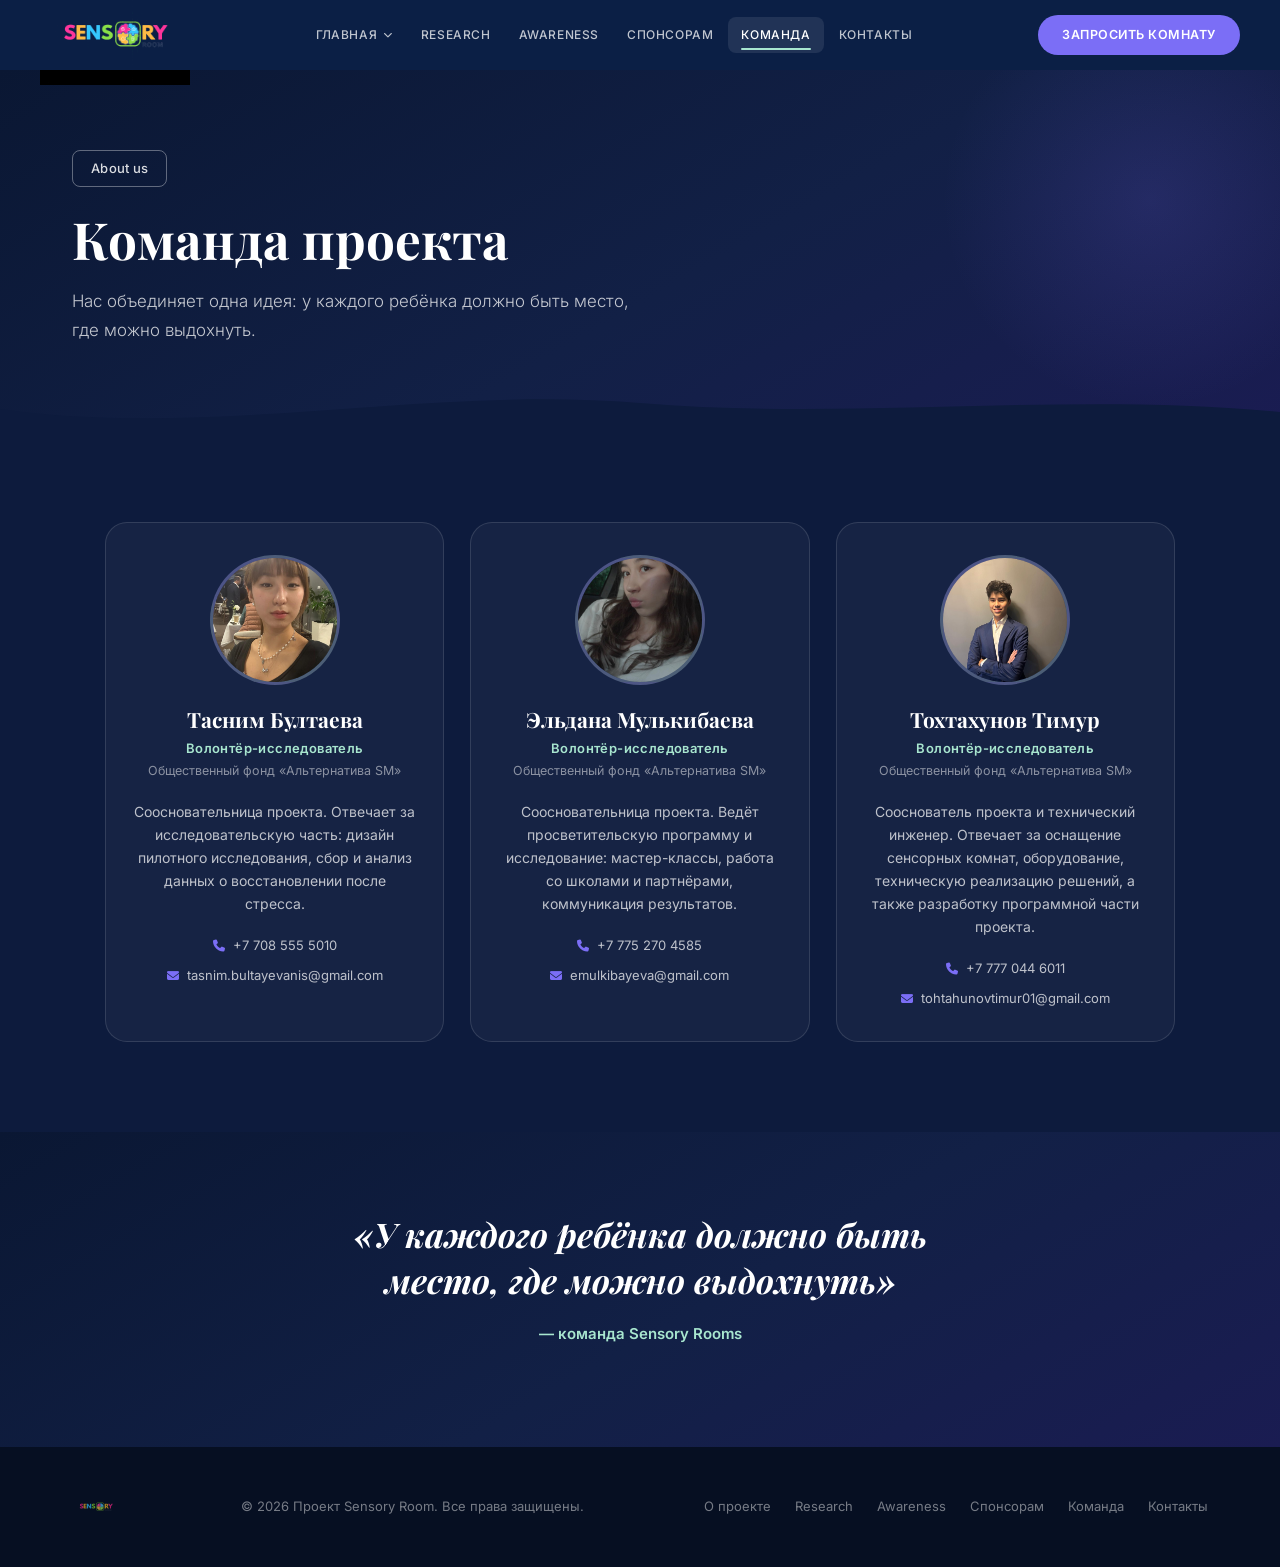
==== commit 577f8fdb: "Fix mojibake in HTML files and hide black logo background HTML files got double-encoded (UTF-8 read " ====
--- a/about.html
+++ b/about.html
@@ -5,7 +5,7 @@
   <meta name="viewport" content="width=device-width, initial-scale=1.0">
   <link rel="stylesheet" href="https://cdnjs.cloudflare.com/ajax/libs/font-awesome/6.5.0/css/all.min.css">
   <link rel="stylesheet" href="./style.css">
-  <title>РљРѕРјР°РЅРґР° вЂ” Sensory Rooms</title>
+  <title>Команда — Sensory Rooms</title>
 </head>
 <body>
 
@@ -14,34 +14,34 @@
   <button class="burger" id="burger"><i class="fa-solid fa-bars"></i></button>
   <nav id="nav">
     <div class="nav-dd">
-      <a href="index.html" class="nav-dd-trigger">Р“Р›РђР’РќРђРЇ <i class="fa-solid fa-chevron-down nav-caret"></i></a>
+      <a href="index.html" class="nav-dd-trigger">ГЛАВНАЯ <i class="fa-solid fa-chevron-down nav-caret"></i></a>
       <div class="nav-dd-menu">
-        <a href="index.html#about-project">Рћ РїСЂРѕРµРєС‚Рµ</a>
+        <a href="index.html#about-project">О проекте</a>
         <div class="nav-dd-sub">
-          <span class="nav-dd-sub-trigger">РЁРєРѕР»С‹ <i class="fa-solid fa-chevron-right"></i></span>
+          <span class="nav-dd-sub-trigger">Школы <i class="fa-solid fa-chevron-right"></i></span>
           <div class="nav-dd-sub-menu">
-            <a href="index.html#school-34">Р“РёРјРЅР°Р·РёСЏ в„–34</a>
-            <a href="index.html#school-65">Р“РёРјРЅР°Р·РёСЏ в„–65</a>
-            <a href="index.html#school-191">РЁРєРѕР»Р° в„–191</a>
-            <a href="index.html#school-rfmsh">Р Р¤РњРЁ</a>
+            <a href="index.html#school-34">Гимназия №34</a>
+            <a href="index.html#school-65">Гимназия №65</a>
+            <a href="index.html#school-191">Школа №191</a>
+            <a href="index.html#school-rfmsh">РФМШ</a>
           </div>
         </div>
       </div>
     </div>
     <a href="research.html">RESEARCH</a>
     <a href="awareness.html">AWARENESS</a>
-    <a href="sponsors.html">РЎРџРћРќРЎРћР РђРњ</a>
-    <a href="about.html" class="active">РљРћРњРђРќР”Рђ</a>
-    <a href="contact.html">РљРћРќРўРђРљРўР«</a>
+    <a href="sponsors.html">СПОНСОРАМ</a>
+    <a href="about.html" class="active">КОМАНДА</a>
+    <a href="contact.html">КОНТАКТЫ</a>
   </nav>
-  <a href="contact.html#request" class="nav-btn" id="request-btn">Р—РђРџР РћРЎРРўР¬ РљРћРњРќРђРўРЈ</a>
+  <a href="contact.html#request" class="nav-btn" id="request-btn">ЗАПРОСИТЬ КОМНАТУ</a>
 </header>
 
 <!-- PAGE HERO -->
 <section class="page-hero">
   <span class="awareness-tagline reveal">About us</span>
-  <h1 class="reveal reveal-delay-1">РљРѕРјР°РЅРґР° РїСЂРѕРµРєС‚Р°</h1>
-  <p class="reveal reveal-delay-2">РќР°СЃ РѕР±СЉРµРґРёРЅСЏРµС‚ РѕРґРЅР° РёРґРµСЏ: Сѓ РєР°Р¶РґРѕРіРѕ СЂРµР±С‘РЅРєР° РґРѕР»Р¶РЅРѕ Р±С‹С‚СЊ РјРµСЃС‚Рѕ, РіРґРµ РјРѕР¶РЅРѕ РІС‹РґРѕС…РЅСѓС‚СЊ.</p>
+  <h1 class="reveal reveal-delay-1">Команда проекта</h1>
+  <p class="reveal reveal-delay-2">Нас объединяет одна идея: у каждого ребёнка должно быть место, где можно выдохнуть.</p>
   <svg class="page-hero-wave" viewBox="0 0 1440 48" preserveAspectRatio="none" aria-hidden="true">
     <path d="M0,24 C240,54 480,0 720,18 C960,36 1200,6 1440,27 L1440,48 L0,48 Z"></path>
   </svg>
@@ -54,13 +54,13 @@
 
       <div class="team-card reveal reveal-delay-1">
         <div class="team-photo">
-          <img src="./img/tasnim.jpeg" alt="РўР°СЃРЅРёРј Р‘СѓР»С‚Р°РµРІР°" onerror="this.style.display='none'">
+          <img src="./img/tasnim.jpeg" alt="Тасним Бултаева" onerror="this.style.display='none'">
           <span class="team-photo-fallback"><i class="fa-solid fa-user"></i></span>
         </div>
-        <h4>РўР°СЃРЅРёРј Р‘СѓР»С‚Р°РµРІР°</h4>
-        <span class="team-role">Р’РѕР»РѕРЅС‚С‘СЂ-РёСЃСЃР»РµРґРѕРІР°С‚РµР»СЊ</span>
-        <span class="team-org">РћР±С‰РµСЃС‚РІРµРЅРЅС‹Р№ С„РѕРЅРґ В«РђР»СЊС‚РµСЂРЅР°С‚РёРІР° SMВ»</span>
-        <p>РЎРѕРѕСЃРЅРѕРІР°С‚РµР»СЊРЅРёС†Р° РїСЂРѕРµРєС‚Р°. РћС‚РІРµС‡Р°РµС‚ Р·Р° РёСЃСЃР»РµРґРѕРІР°С‚РµР»СЊСЃРєСѓСЋ С‡Р°СЃС‚СЊ: РґРёР·Р°Р№РЅ РїРёР»РѕС‚РЅРѕРіРѕ РёСЃСЃР»РµРґРѕРІР°РЅРёСЏ, СЃР±РѕСЂ Рё Р°РЅР°Р»РёР· РґР°РЅРЅС‹С… Рѕ РІРѕСЃСЃС‚Р°РЅРѕРІР»РµРЅРёРё РїРѕСЃР»Рµ СЃС‚СЂРµСЃСЃР°.</p>
+        <h4>Тасним Бултаева</h4>
+        <span class="team-role">Волонтёр-исследователь</span>
+        <span class="team-org">Общественный фонд «Альтернатива SM»</span>
+        <p>Соосновательница проекта. Отвечает за исследовательскую часть: дизайн пилотного исследования, сбор и анализ данных о восстановлении после стресса.</p>
         <div class="team-contacts">
           <a href="tel:+77085555010"><i class="fa-solid fa-phone"></i> +7 708 555 5010</a>
           <a href="mailto:tasnim.bultayevanis@gmail.com"><i class="fa-solid fa-envelope"></i> tasnim.bultayevanis@gmail.com</a>
@@ -69,13 +69,13 @@
 
       <div class="team-card reveal reveal-delay-2">
         <div class="team-photo">
-          <img src="./img/eldana.jpeg" alt="Р­Р»СЊРґР°РЅР° РњСѓР»СЊРєРёР±Р°РµРІР°" onerror="this.style.display='none'">
+          <img src="./img/eldana.jpeg" alt="Эльдана Мулькибаева" onerror="this.style.display='none'">
           <span class="team-photo-fallback"><i class="fa-solid fa-user"></i></span>
         </div>
-        <h4>Р­Р»СЊРґР°РЅР° РњСѓР»СЊРєРёР±Р°РµРІР°</h4>
-        <span class="team-role">Р’РѕР»РѕРЅС‚С‘СЂ-РёСЃСЃР»РµРґРѕРІР°С‚РµР»СЊ</span>
-        <span class="team-org">РћР±С‰РµСЃС‚РІРµРЅРЅС‹Р№ С„РѕРЅРґ В«РђР»СЊС‚РµСЂРЅР°С‚РёРІР° SMВ»</span>
-        <p>РЎРѕРѕСЃРЅРѕРІР°С‚РµР»СЊРЅРёС†Р° РїСЂРѕРµРєС‚Р°. Р’РµРґС‘С‚ РїСЂРѕСЃРІРµС‚РёС‚РµР»СЊСЃРєСѓСЋ РїСЂРѕРіСЂР°РјРјСѓ Рё РёСЃСЃР»РµРґРѕРІР°РЅРёРµ: РјР°СЃС‚РµСЂ-РєР»Р°СЃСЃС‹, СЂР°Р±РѕС‚Р° СЃРѕ С€РєРѕР»Р°РјРё Рё РїР°СЂС‚РЅС‘СЂР°РјРё, РєРѕРјРјСѓРЅРёРєР°С†РёСЏ СЂРµР·СѓР»СЊС‚Р°С‚РѕРІ.</p>
+        <h4>Эльдана Мулькибаева</h4>
+        <span class="team-role">Волонтёр-исследователь</span>
+        <span class="team-org">Общественный фонд «Альтернатива SM»</span>
+        <p>Соосновательница проекта. Ведёт просветительскую программу и исследование: мастер-классы, работа со школами и партнёрами, коммуникация результатов.</p>
         <div class="team-contacts">
           <a href="tel:+77752704585"><i class="fa-solid fa-phone"></i> +7 775 270 4585</a>
           <a href="mailto:emulkibayeva@gmail.com"><i class="fa-solid fa-envelope"></i> emulkibayeva@gmail.com</a>
@@ -84,13 +84,13 @@
 
       <div class="team-card reveal reveal-delay-3">
         <div class="team-photo">
-          <img src="./img/timur.jpeg" alt="РўРѕС…С‚Р°С…СѓРЅРѕРІ РўРёРјСѓСЂ" onerror="this.style.display='none'">
+          <img src="./img/timur.jpeg" alt="Тохтахунов Тимур" onerror="this.style.display='none'">
           <span class="team-photo-fallback"><i class="fa-solid fa-user"></i></span>
         </div>
-        <h4>РўРѕС…С‚Р°С…СѓРЅРѕРІ РўРёРјСѓСЂ</h4>
-        <span class="team-role">Р’РѕР»РѕРЅС‚С‘СЂ-РёСЃСЃР»РµРґРѕРІР°С‚РµР»СЊ</span>
-        <span class="team-org">РћР±С‰РµСЃС‚РІРµРЅРЅС‹Р№ С„РѕРЅРґ В«РђР»СЊС‚РµСЂРЅР°С‚РёРІР° SMВ»</span>
-        <p>РЎРѕРѕСЃРЅРѕРІР°С‚РµР»СЊ РїСЂРѕРµРєС‚Р° Рё С‚РµС…РЅРёС‡РµСЃРєРёР№ РёРЅР¶РµРЅРµСЂ. РћС‚РІРµС‡Р°РµС‚ Р·Р° РѕСЃРЅР°С‰РµРЅРёРµ СЃРµРЅСЃРѕСЂРЅС‹С… РєРѕРјРЅР°С‚, РѕР±РѕСЂСѓРґРѕРІР°РЅРёРµ, С‚РµС…РЅРёС‡РµСЃРєСѓСЋ СЂРµР°Р»РёР·Р°С†РёСЋ СЂРµС€РµРЅРёР№, Р° С‚Р°РєР¶Рµ СЂР°Р·СЂР°Р±РѕС‚РєСѓ РїСЂРѕРіСЂР°РјРјРЅРѕР№ С‡Р°СЃС‚Рё РїСЂРѕРµРєС‚Р°.</p>
+        <h4>Тохтахунов Тимур</h4>
+        <span class="team-role">Волонтёр-исследователь</span>
+        <span class="team-org">Общественный фонд «Альтернатива SM»</span>
+        <p>Сооснователь проекта и технический инженер. Отвечает за оснащение сенсорных комнат, оборудование, техническую реализацию решений, а также разработку программной части проекта.</p>
         <div class="team-contacts">
           <a href="tel:+77770446011"><i class="fa-solid fa-phone"></i> +7 777 044 6011</a>
           <a href="mailto:tohtahunovtimur01@gmail.com"><i class="fa-solid fa-envelope"></i> tohtahunovtimur01@gmail.com</a>
@@ -104,25 +104,25 @@
 <!-- QUOTE STRIP -->
 <section class="team-quote">
   <div class="container reveal">
-    <h2>В«РЈ РєР°Р¶РґРѕРіРѕ СЂРµР±С‘РЅРєР° РґРѕР»Р¶РЅРѕ Р±С‹С‚СЊ РјРµСЃС‚Рѕ, РіРґРµ РјРѕР¶РЅРѕ РІС‹РґРѕС…РЅСѓС‚СЊВ»</h2>
-    <span>вЂ” РєРѕРјР°РЅРґР° Sensory Rooms</span>
+    <h2>«У каждого ребёнка должно быть место, где можно выдохнуть»</h2>
+    <span>— команда Sensory Rooms</span>
   </div>
 </section>
 
 <footer>
   <a href="index.html"><img src="./img/logo.svg.jpg" alt=""></a>
-  <span>&copy; 2026 РџСЂРѕРµРєС‚ Sensory Room. Р’СЃРµ РїСЂР°РІР° Р·Р°С‰РёС‰РµРЅС‹.</span>
+  <span>&copy; 2026 Проект Sensory Room. Все права защищены.</span>
   <div class="footer-links">
-    <a href="index.html#about-project">Рћ РїСЂРѕРµРєС‚Рµ</a>
+    <a href="index.html#about-project">О проекте</a>
     <a href="research.html">Research</a>
     <a href="awareness.html">Awareness</a>
-    <a href="sponsors.html">РЎРїРѕРЅСЃРѕСЂР°Рј</a>
-    <a href="about.html">РљРѕРјР°РЅРґР°</a>
-    <a href="contact.html">РљРѕРЅС‚Р°РєС‚С‹</a>
+    <a href="sponsors.html">Спонсорам</a>
+    <a href="about.html">Команда</a>
+    <a href="contact.html">Контакты</a>
   </div>
 </footer>
 
-<button id="backToTop" class="back-to-top" aria-label="РќР°РІРµСЂС…"><i class="fa-solid fa-arrow-up"></i></button>
+<button id="backToTop" class="back-to-top" aria-label="Наверх"><i class="fa-solid fa-arrow-up"></i></button>
 
 <script src="./script.js"></script>
 </body>
--- a/style.css
+++ b/style.css
@@ -101,7 +101,7 @@
   gap: 24px;
 }
 
-header img { height: 100px; }
+header img { height: 100px; mix-blend-mode: screen; }
 
 nav {
   display: flex;
@@ -1183,7 +1183,7 @@
   font-size: 13px;
 }
 
-footer img { height: 32px; opacity: .65; }
+footer img { height: 32px; opacity: .65; mix-blend-mode: screen; }
 
 .footer-links { display: flex; gap: 24px; flex-wrap: wrap; }
 .footer-links a { color: rgba(255,255,255,.45); font-size: 13px; transition: color var(--transition); }
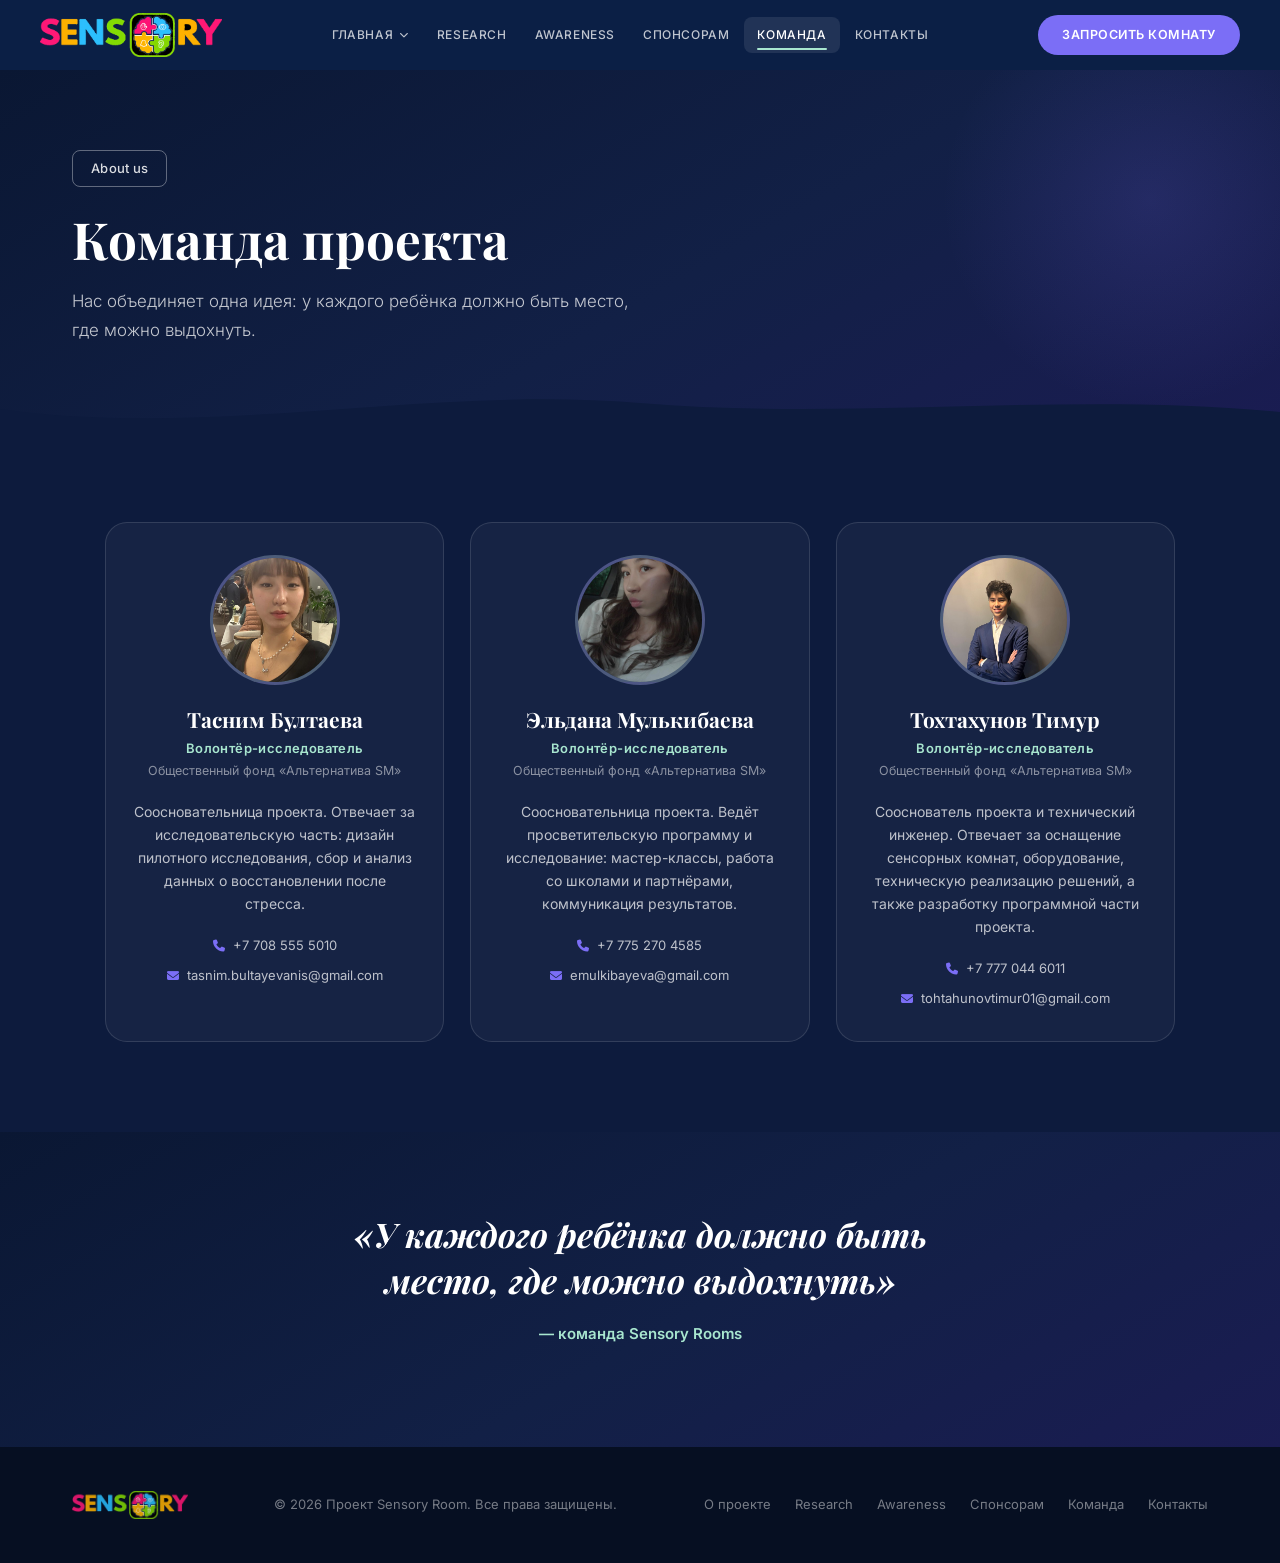
==== commit dc714653: "Replace black-background logo JPG with transparent PNG Extracted the logo from the JPG (flood-filled" ====
--- a/about.html
+++ b/about.html
@@ -10,7 +10,7 @@
 <body>
 
 <header>
-  <a href="index.html"><img src="./img/logo.svg.jpg" alt="Sensory Rooms"></a>
+  <a href="index.html"><img src="./img/logo.png" alt="Sensory Rooms"></a>
   <button class="burger" id="burger"><i class="fa-solid fa-bars"></i></button>
   <nav id="nav">
     <div class="nav-dd">
@@ -110,7 +110,7 @@
 </section>
 
 <footer>
-  <a href="index.html"><img src="./img/logo.svg.jpg" alt=""></a>
+  <a href="index.html"><img src="./img/logo.png" alt=""></a>
   <span>&copy; 2026 Проект Sensory Room. Все права защищены.</span>
   <div class="footer-links">
     <a href="index.html#about-project">О проекте</a>
--- a/style.css
+++ b/style.css
@@ -101,7 +101,7 @@
   gap: 24px;
 }
 
-header img { height: 100px; mix-blend-mode: screen; }
+header img { height: 44px; }
 
 nav {
   display: flex;
@@ -1183,7 +1183,7 @@
   font-size: 13px;
 }
 
-footer img { height: 32px; opacity: .65; mix-blend-mode: screen; }
+footer img { height: 28px; opacity: .85; }
 
 .footer-links { display: flex; gap: 24px; flex-wrap: wrap; }
 .footer-links a { color: rgba(255,255,255,.45); font-size: 13px; transition: color var(--transition); }
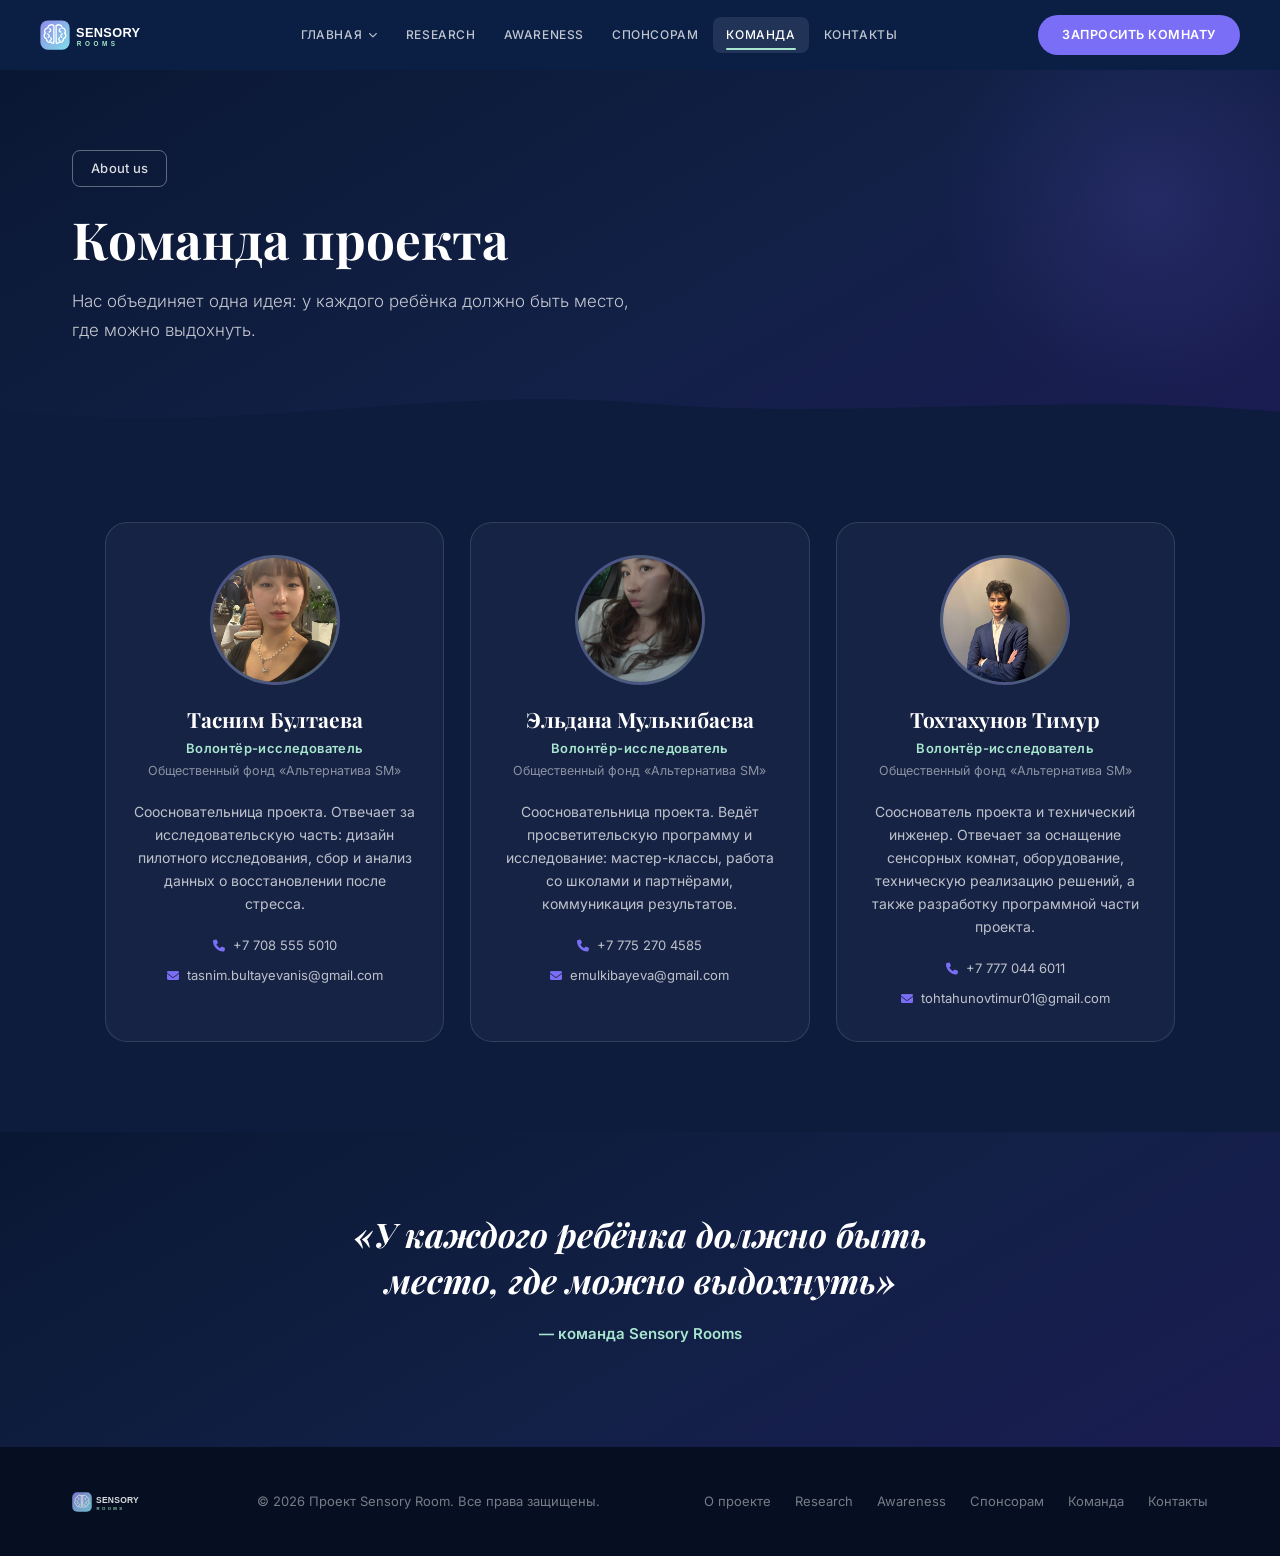
==== commit c7646319: "Replace logo with new SVG brand mark Vector recreation of the provided design: gradient rounded squa" ====
--- a/about.html
+++ b/about.html
@@ -10,7 +10,7 @@
 <body>
 
 <header>
-  <a href="index.html"><img src="./img/logo.png" alt="Sensory Rooms"></a>
+  <a href="index.html"><img src="./img/logo.svg" alt="Sensory Rooms"></a>
   <button class="burger" id="burger"><i class="fa-solid fa-bars"></i></button>
   <nav id="nav">
     <div class="nav-dd">
@@ -110,7 +110,7 @@
 </section>
 
 <footer>
-  <a href="index.html"><img src="./img/logo.png" alt=""></a>
+  <a href="index.html"><img src="./img/logo.svg" alt=""></a>
   <span>&copy; 2026 Проект Sensory Room. Все права защищены.</span>
   <div class="footer-links">
     <a href="index.html#about-project">О проекте</a>
--- a/style.css
+++ b/style.css
@@ -101,7 +101,7 @@
   gap: 24px;
 }
 
-header img { height: 44px; }
+header img { height: 30px; width: auto; max-width: none; }
 
 nav {
   display: flex;
@@ -278,7 +278,7 @@
 /* ─── INDEX HERO ─────────────────────────────────── */
 /* === HERO (с возможностью вставки своей фото) === */
 .hero {
-  background-image: url('./img/Сенсорная комната_001_03.jpg.jpeg') center/cover no-repeat;
+  background-image: url('./img/back.webp');
   position: relative;
   min-height: 88vh;
   display: flex;
@@ -1183,7 +1183,7 @@
   font-size: 13px;
 }
 
-footer img { height: 28px; opacity: .85; }
+footer img { height: 20px; width: auto; max-width: none; opacity: .85; }
 
 .footer-links { display: flex; gap: 24px; flex-wrap: wrap; }
 .footer-links a { color: rgba(255,255,255,.45); font-size: 13px; transition: color var(--transition); }
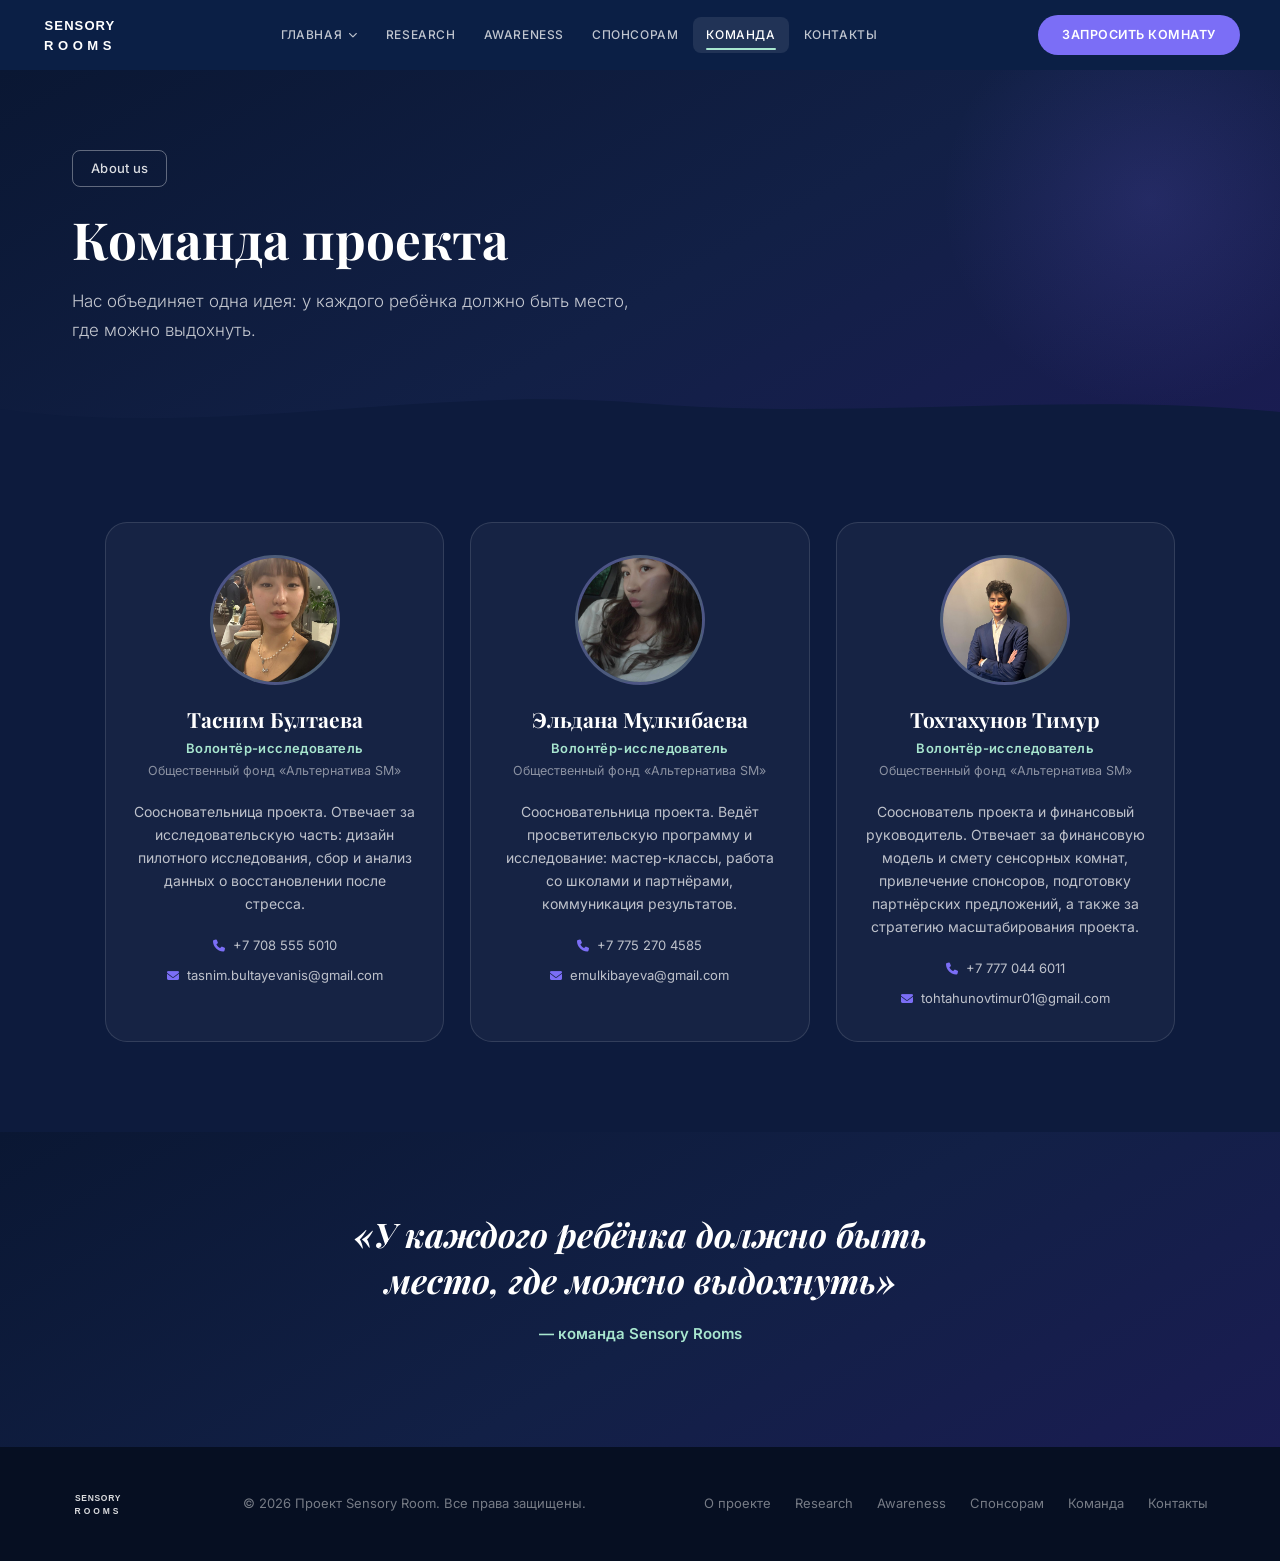
==== commit f8803357: "Correct name and role for Эльдана Мулкибаева" ====
--- a/about.html
+++ b/about.html
@@ -72,7 +72,7 @@
           <img src="./img/eldana.jpeg" alt="Эльдана Мулькибаева" onerror="this.style.display='none'">
           <span class="team-photo-fallback"><i class="fa-solid fa-user"></i></span>
         </div>
-        <h4>Эльдана Мулькибаева</h4>
+        <h4>Эльдана Мулкибаева</h4>
         <span class="team-role">Волонтёр-исследователь</span>
         <span class="team-org">Общественный фонд «Альтернатива SM»</span>
         <p>Соосновательница проекта. Ведёт просветительскую программу и исследование: мастер-классы, работа со школами и партнёрами, коммуникация результатов.</p>
@@ -90,7 +90,7 @@
         <h4>Тохтахунов Тимур</h4>
         <span class="team-role">Волонтёр-исследователь</span>
         <span class="team-org">Общественный фонд «Альтернатива SM»</span>
-        <p>Сооснователь проекта и технический инженер. Отвечает за оснащение сенсорных комнат, оборудование, техническую реализацию решений, а также разработку программной части проекта.</p>
+        <p>Сооснователь проекта и финансовый руководитель. Отвечает за финансовую модель и смету сенсорных комнат, привлечение спонсоров, подготовку партнёрских предложений, а также за стратегию масштабирования проекта.</p>
         <div class="team-contacts">
           <a href="tel:+77770446011"><i class="fa-solid fa-phone"></i> +7 777 044 6011</a>
           <a href="mailto:tohtahunovtimur01@gmail.com"><i class="fa-solid fa-envelope"></i> tohtahunovtimur01@gmail.com</a>
--- a/style.css
+++ b/style.css
@@ -101,7 +101,7 @@
   gap: 24px;
 }
 
-header img { height: 30px; width: auto; max-width: none; }
+header img { height: 40px; width: auto; max-width: none; }
 
 nav {
   display: flex;
@@ -1183,7 +1183,7 @@
   font-size: 13px;
 }
 
-footer img { height: 20px; width: auto; max-width: none; opacity: .85; }
+footer img { height: 26px; width: auto; max-width: none; opacity: .85; }
 
 .footer-links { display: flex; gap: 24px; flex-wrap: wrap; }
 .footer-links a { color: rgba(255,255,255,.45); font-size: 13px; transition: color var(--transition); }
